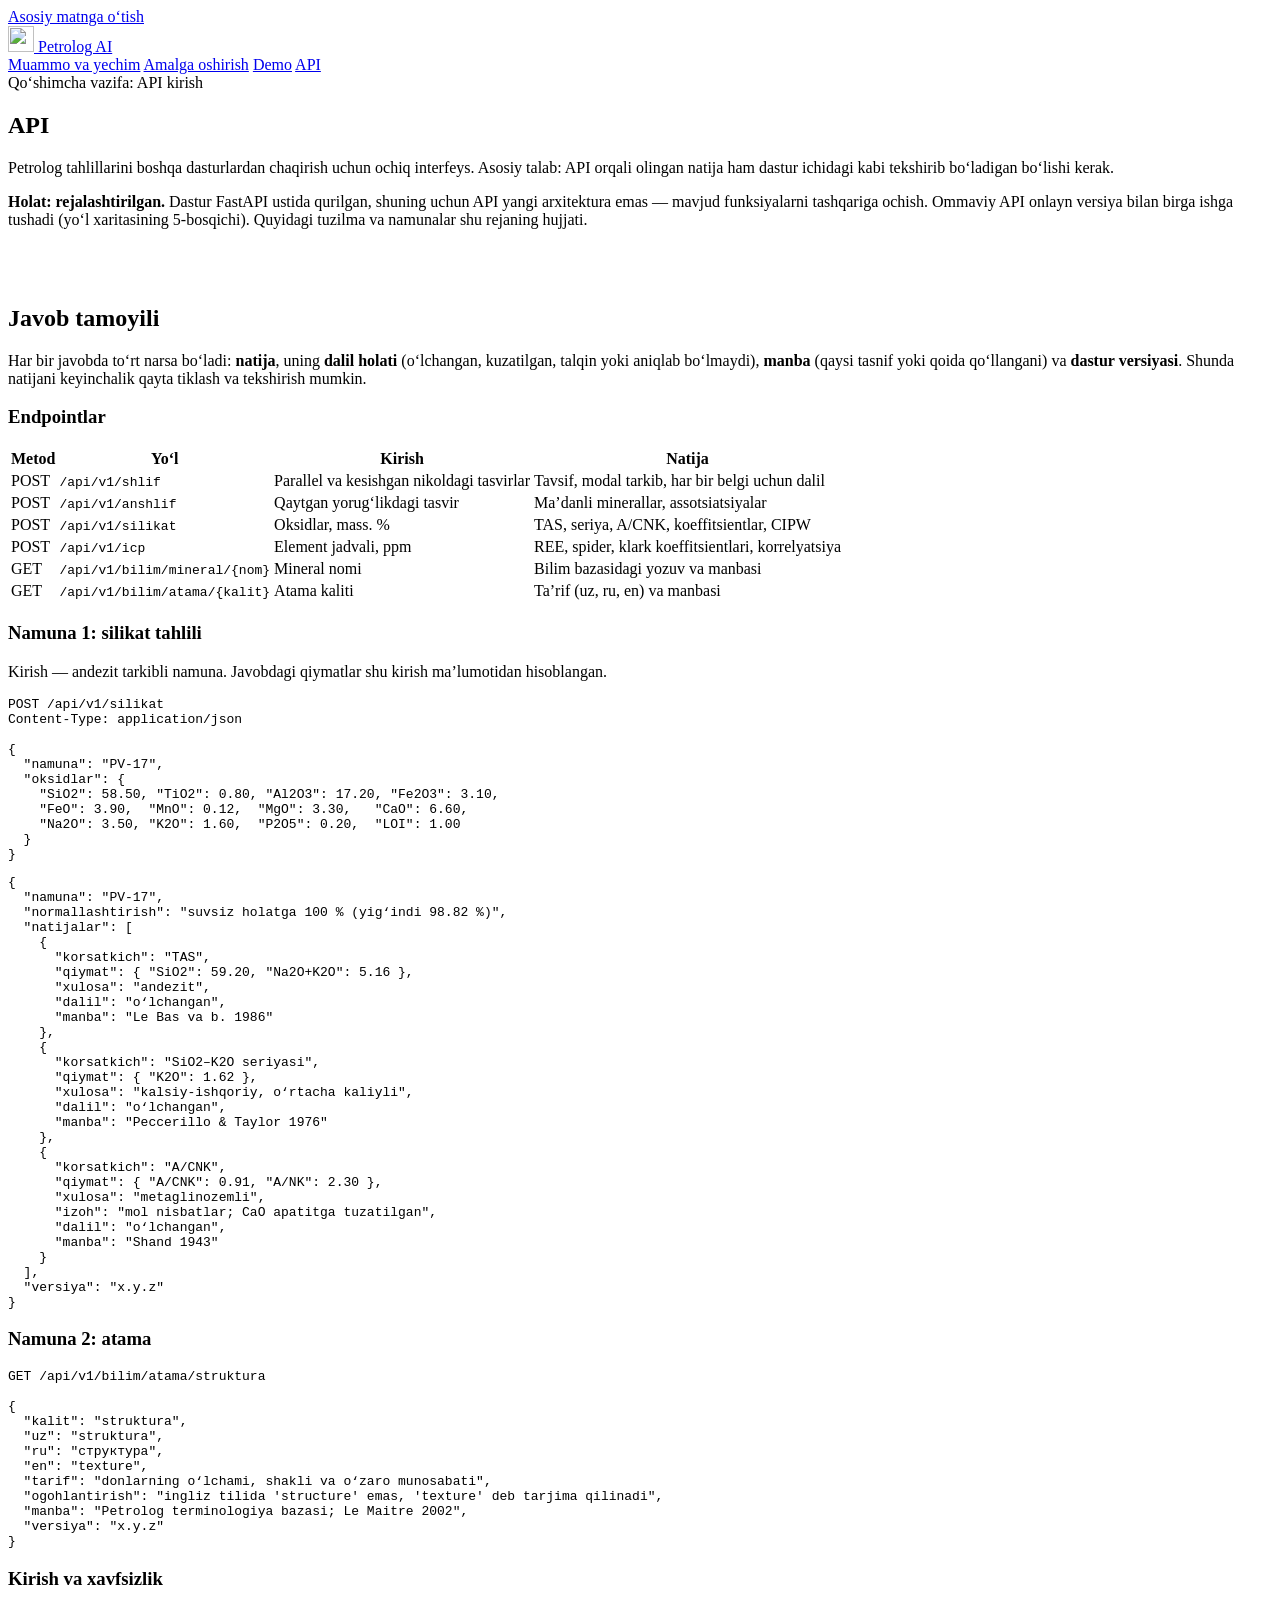
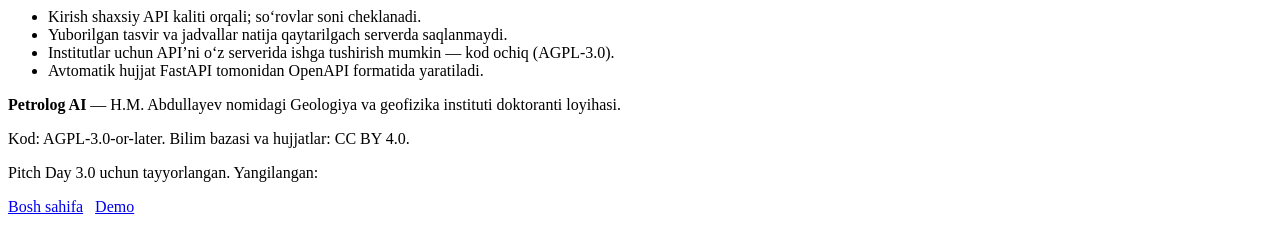
==== index.html @ 044d1cbf "Add files via upload Pitch Day sayti" ====
<!doctype html>
<html lang="uz">
<head>
<meta charset="utf-8">
<meta name="viewport" content="width=device-width, initial-scale=1">
<title>API — Petrolog AI</title>
<meta name="description" content="Petrolog AI API rejasi: endpointlar, javob tuzilishi va namunalar. Har bir javobda natija, dalil holati va manba.">
<meta name="theme-color" content="#18222d">
<link rel="icon" href="../assets/favicon.svg" type="image/svg+xml">
<link rel="preconnect" href="https://fonts.googleapis.com">
<link rel="preconnect" href="https://fonts.gstatic.com" crossorigin>
<link href="https://fonts.googleapis.com/css2?family=Instrument+Sans:wght@400;600;700&family=Spectral:ital,wght@0,400;0,600;1,400&display=swap" rel="stylesheet">
<link rel="stylesheet" href="../assets/style.css">
</head>
<body>
<a class="skip" href="#asosiy">Asosiy matnga o‘tish</a>

<header class="topbar">
  <div class="in">
    <a class="brand" href="../" aria-label="Petrolog AI, bosh sahifa">
      <img src="../assets/favicon.svg" alt="" width="26" height="26"> Petrolog AI
    </a>
    <nav class="nav" aria-label="Bo‘limlar">
      <a href="../#muammo">Muammo va yechim</a>
      <a href="../#reja">Amalga oshirish</a>
      <a href="../demo/">Demo</a>
      <a href="./" aria-current="page">API</a>
    </nav>
  </div>
</header>

<main id="asosiy">
<section class="hero" style="padding-bottom:0">
  <div class="wrap prose">
    <span class="req">Qo‘shimcha vazifa: API kirish</span>
    <h1>API</h1>
    <p class="lead">Petrolog tahlillarini boshqa dasturlardan chaqirish uchun ochiq interfeys. Asosiy talab: API orqali olingan natija ham dastur ichidagi kabi tekshirib bo‘ladigan bo‘lishi kerak.</p>
    <div class="note">
      <p><b>Holat: rejalashtirilgan.</b> Dastur FastAPI ustida qurilgan, shuning uchun API yangi arxitektura emas — mavjud funksiyalarni tashqariga ochish. Ommaviy API onlayn versiya bilan birga ishga tushadi (yo‘l xaritasining 5-bosqichi). Quyidagi tuzilma va namunalar shu rejaning hujjati.</p>
    </div>
  </div>
</section>

<section class="block" style="padding-top:2.5rem">
  <div class="wrap">
    <h2>Javob tamoyili</h2>
    <p class="prose">Har bir javobda to‘rt narsa bo‘ladi: <b>natija</b>, uning <b>dalil holati</b> (o‘lchangan, kuzatilgan, talqin yoki aniqlab bo‘lmaydi), <b>manba</b> (qaysi tasnif yoki qoida qo‘llangani) va <b>dastur versiyasi</b>. Shunda natijani keyinchalik qayta tiklash va tekshirish mumkin.</p>

    <h3>Endpointlar</h3>
    <div class="table-wrap">
      <table>
        <thead><tr><th>Metod</th><th>Yo‘l</th><th>Kirish</th><th>Natija</th></tr></thead>
        <tbody>
          <tr><td><span class="method post">POST</span></td><td><code>/api/v1/shlif</code></td><td>Parallel va kesishgan nikoldagi tasvirlar</td><td>Tavsif, modal tarkib, har bir belgi uchun dalil</td></tr>
          <tr><td><span class="method post">POST</span></td><td><code>/api/v1/anshlif</code></td><td>Qaytgan yorug‘likdagi tasvir</td><td>Ma’danli minerallar, assotsiatsiyalar</td></tr>
          <tr><td><span class="method post">POST</span></td><td><code>/api/v1/silikat</code></td><td>Oksidlar, mass. %</td><td>TAS, seriya, A/CNK, koeffitsientlar, CIPW</td></tr>
          <tr><td><span class="method post">POST</span></td><td><code>/api/v1/icp</code></td><td>Element jadvali, ppm</td><td>REE, spider, klark koeffitsientlari, korrelyatsiya</td></tr>
          <tr><td><span class="method get">GET</span></td><td><code>/api/v1/bilim/mineral/{nom}</code></td><td>Mineral nomi</td><td>Bilim bazasidagi yozuv va manbasi</td></tr>
          <tr><td><span class="method get">GET</span></td><td><code>/api/v1/bilim/atama/{kalit}</code></td><td>Atama kaliti</td><td>Ta’rif (uz, ru, en) va manbasi</td></tr>
        </tbody>
      </table>
    </div>

    <h3>Namuna 1: silikat tahlili</h3>
    <p class="prose">Kirish — andezit tarkibli namuna. Javobdagi qiymatlar shu kirish ma’lumotidan hisoblangan.</p>
<pre><code>POST /api/v1/silikat
Content-Type: application/json

{
  "namuna": "PV-17",
  "oksidlar": {
    "SiO2": 58.50, "TiO2": 0.80, "Al2O3": 17.20, "Fe2O3": 3.10,
    "FeO": 3.90,  "MnO": 0.12,  "MgO": 3.30,   "CaO": 6.60,
    "Na2O": 3.50, "K2O": 1.60,  "P2O5": 0.20,  "LOI": 1.00
  }
}</code></pre>
<pre><code>{
  "namuna": "PV-17",
  "normallashtirish": "suvsiz holatga 100 % (yig‘indi 98.82 %)",
  "natijalar": [
    {
      "korsatkich": "TAS",
      "qiymat": { "SiO2": 59.20, "Na2O+K2O": 5.16 },
      "xulosa": "andezit",
      "dalil": "o‘lchangan",
      "manba": "Le Bas va b. 1986"
    },
    {
      "korsatkich": "SiO2–K2O seriyasi",
      "qiymat": { "K2O": 1.62 },
      "xulosa": "kalsiy-ishqoriy, o‘rtacha kaliyli",
      "dalil": "o‘lchangan",
      "manba": "Peccerillo & Taylor 1976"
    },
    {
      "korsatkich": "A/CNK",
      "qiymat": { "A/CNK": 0.91, "A/NK": 2.30 },
      "xulosa": "metaglinozemli",
      "izoh": "mol nisbatlar; CaO apatitga tuzatilgan",
      "dalil": "o‘lchangan",
      "manba": "Shand 1943"
    }
  ],
  "versiya": "x.y.z"
}</code></pre>

    <h3>Namuna 2: atama</h3>
<pre><code>GET /api/v1/bilim/atama/struktura

{
  "kalit": "struktura",
  "uz": "struktura",
  "ru": "структура",
  "en": "texture",
  "tarif": "donlarning o‘lchami, shakli va o‘zaro munosabati",
  "ogohlantirish": "ingliz tilida 'structure' emas, 'texture' deb tarjima qilinadi",
  "manba": "Petrolog terminologiya bazasi; Le Maitre 2002",
  "versiya": "x.y.z"
}</code></pre>

    <h3>Kirish va xavfsizlik</h3>
    <ul class="plain prose">
      <li>Kirish shaxsiy API kaliti orqali; so‘rovlar soni cheklanadi.</li>
      <li>Yuborilgan tasvir va jadvallar natija qaytarilgach serverda saqlanmaydi.</li>
      <li>Institutlar uchun API’ni o‘z serverida ishga tushirish mumkin — kod ochiq (AGPL-3.0).</li>
      <li>Avtomatik hujjat FastAPI tomonidan OpenAPI formatida yaratiladi.</li>
    </ul>
  </div>
</section>
</main>

<footer class="foot">
  <div class="wrap in">
    <div>
      <p><b>Petrolog AI</b> — H.M. Abdullayev nomidagi Geologiya va geofizika instituti doktoranti loyihasi.</p>
      <p>Kod: AGPL-3.0-or-later. Bilim bazasi va hujjatlar: CC BY 4.0.</p>
    </div>
    <div>
      <p>Pitch Day 3.0 uchun tayyorlangan. Yangilangan: <span data-text="updated"></span></p>
      <p><a href="../">Bosh sahifa</a>&ensp; <a href="../demo/">Demo</a></p>
    </div>
  </div>
</footer>

<script src="../assets/config.js"></script>
<script src="../assets/site.js"></script>
</body>
</html>
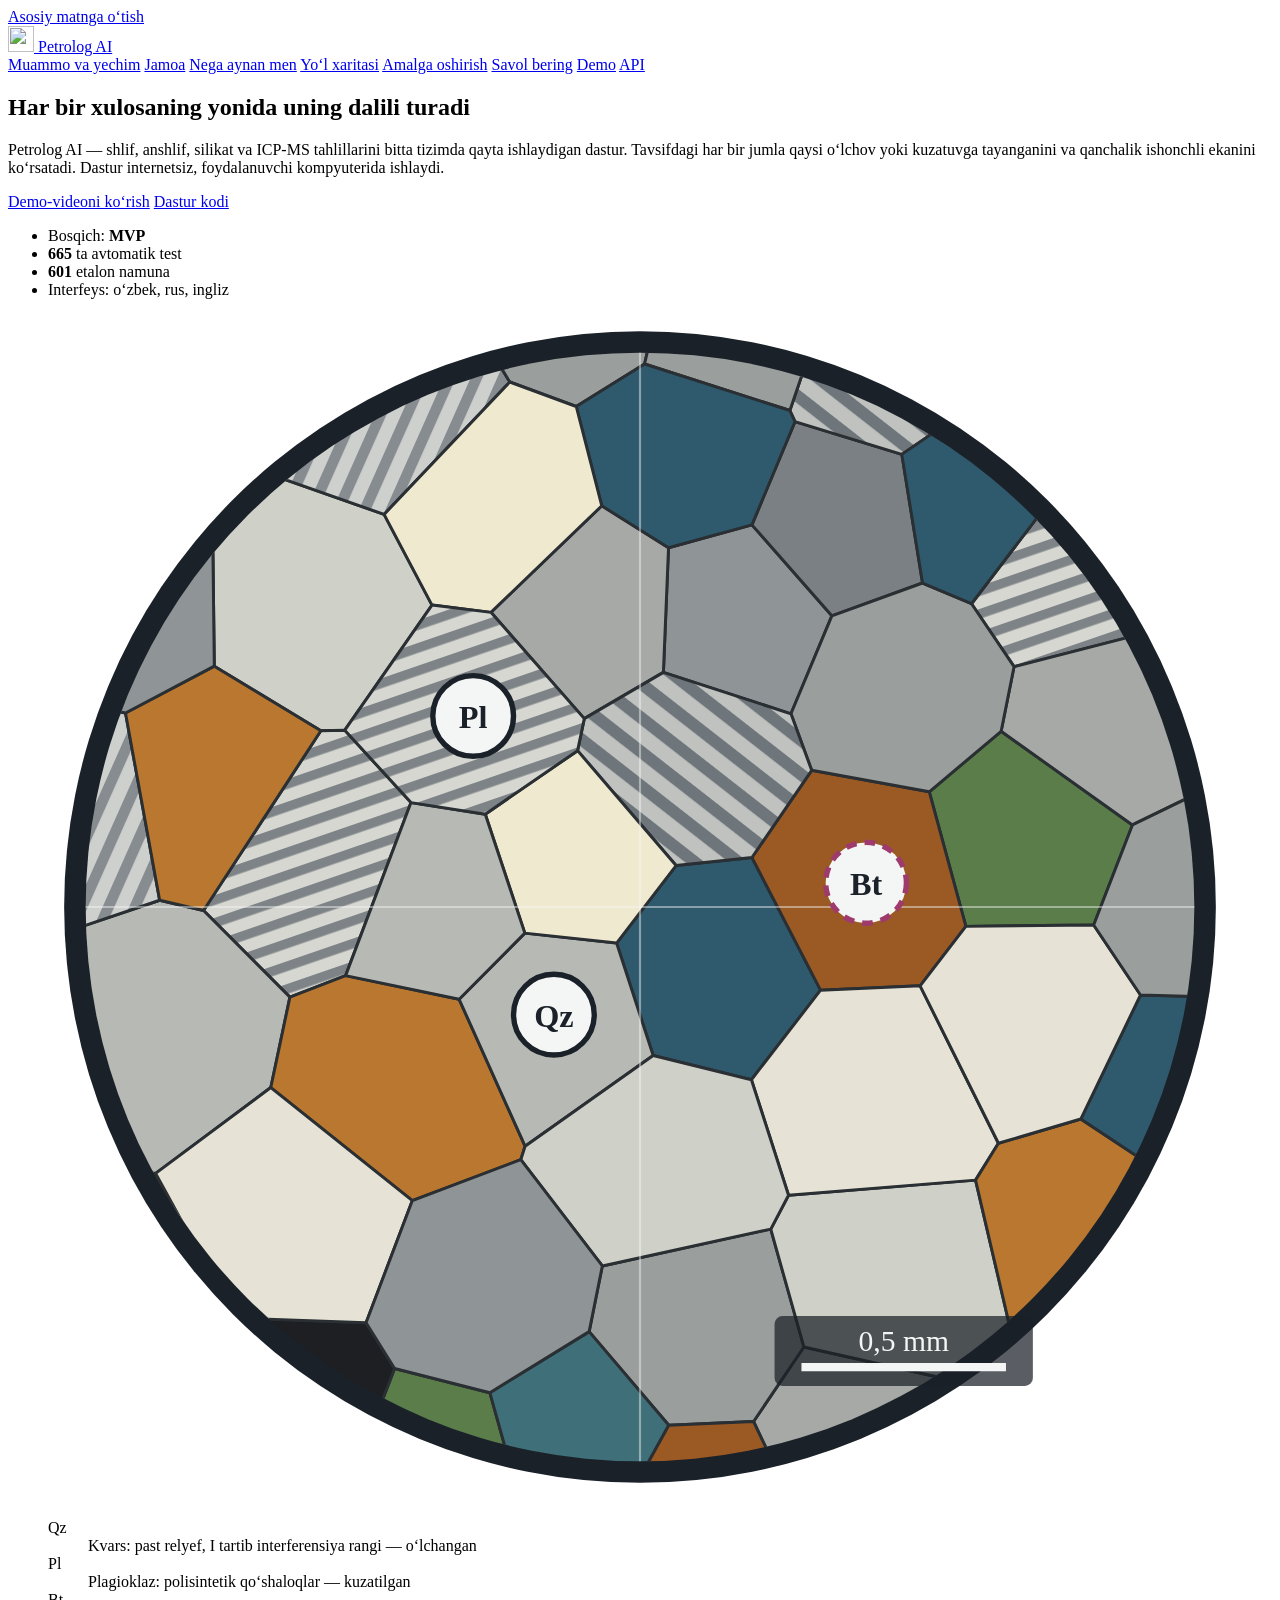
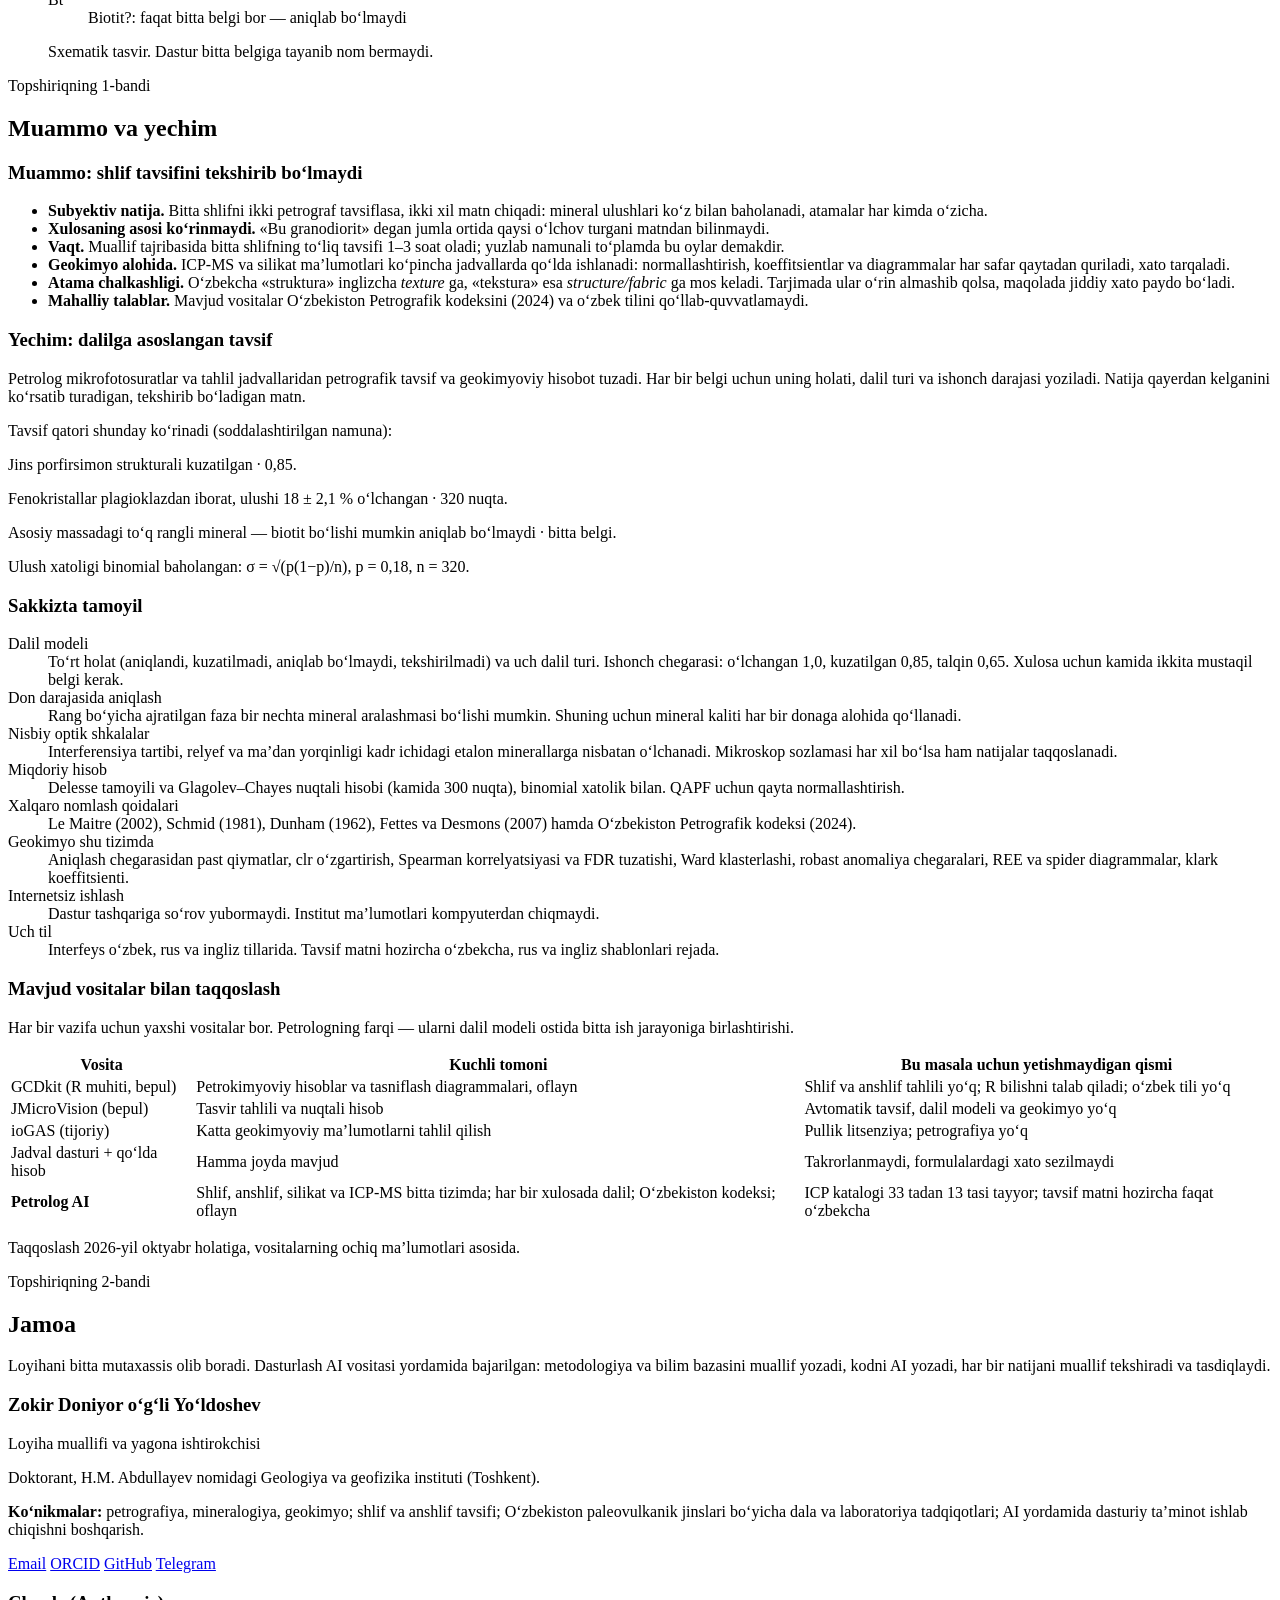
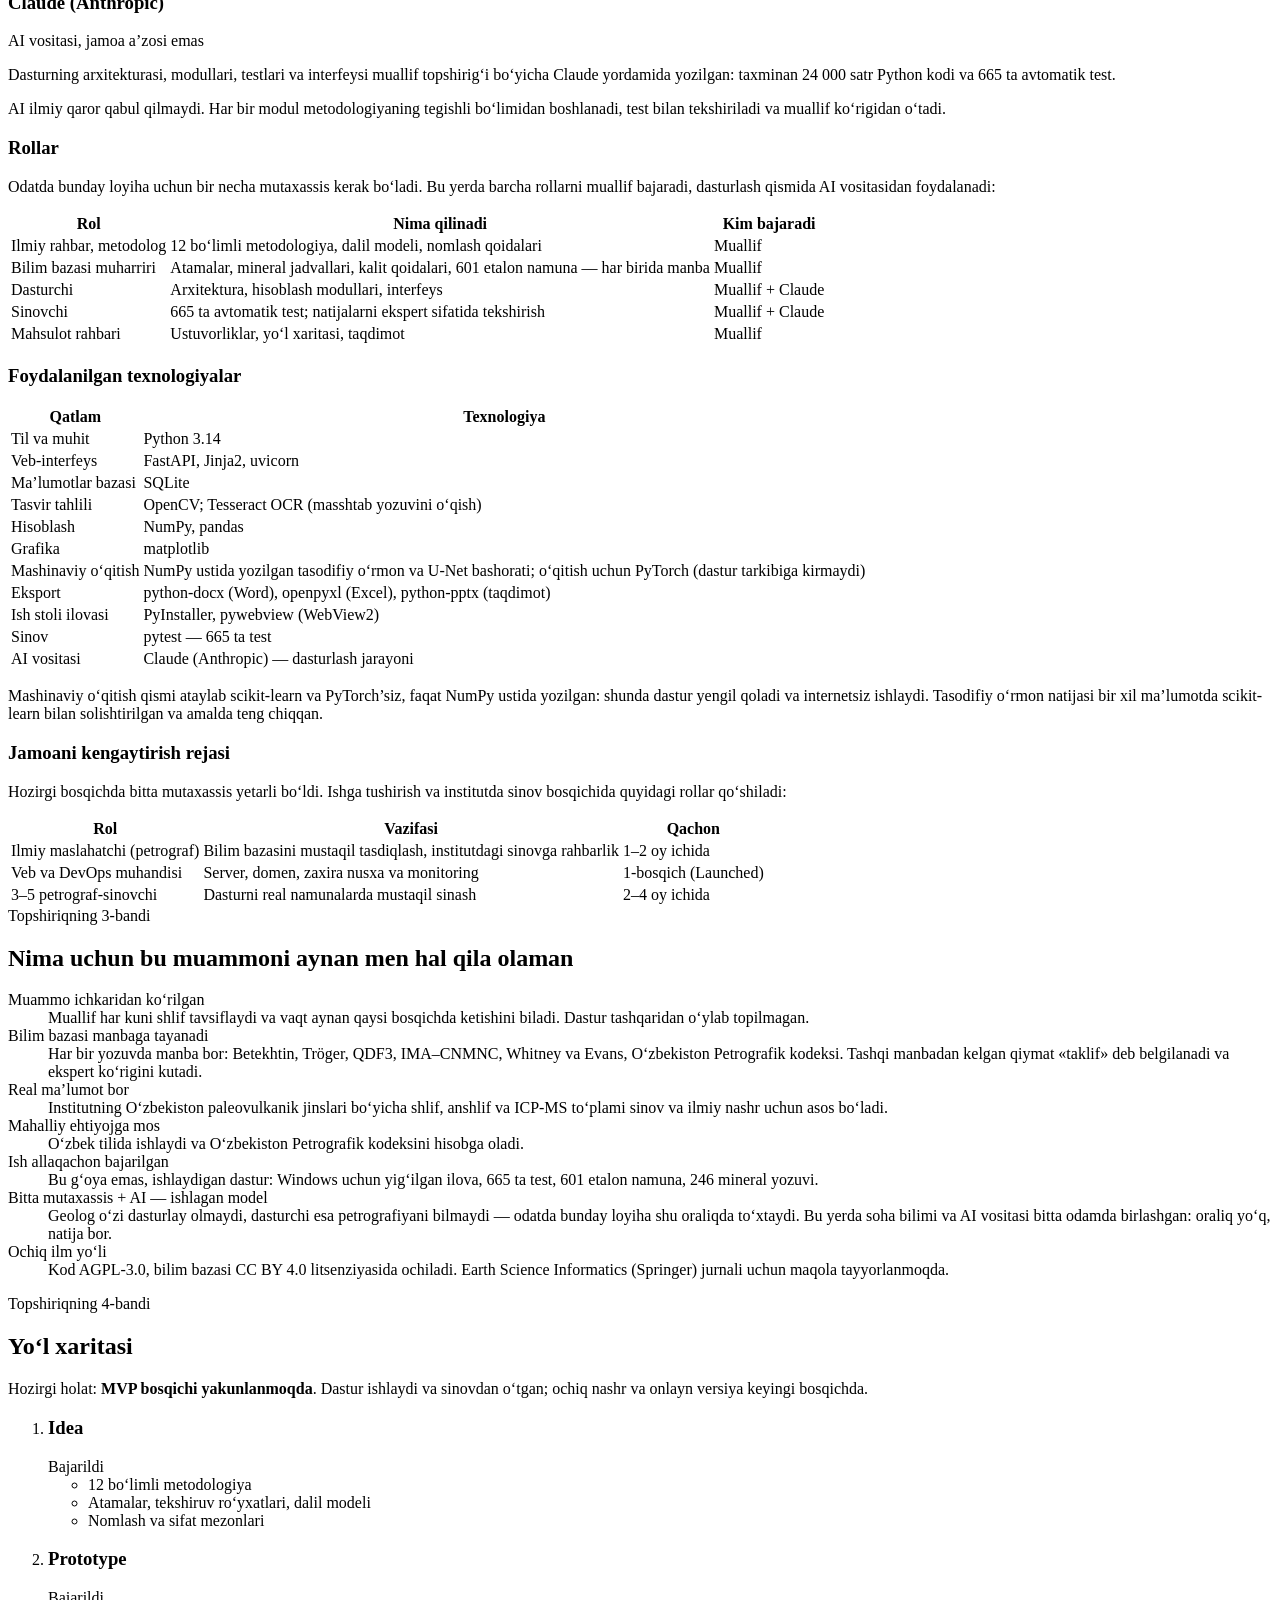
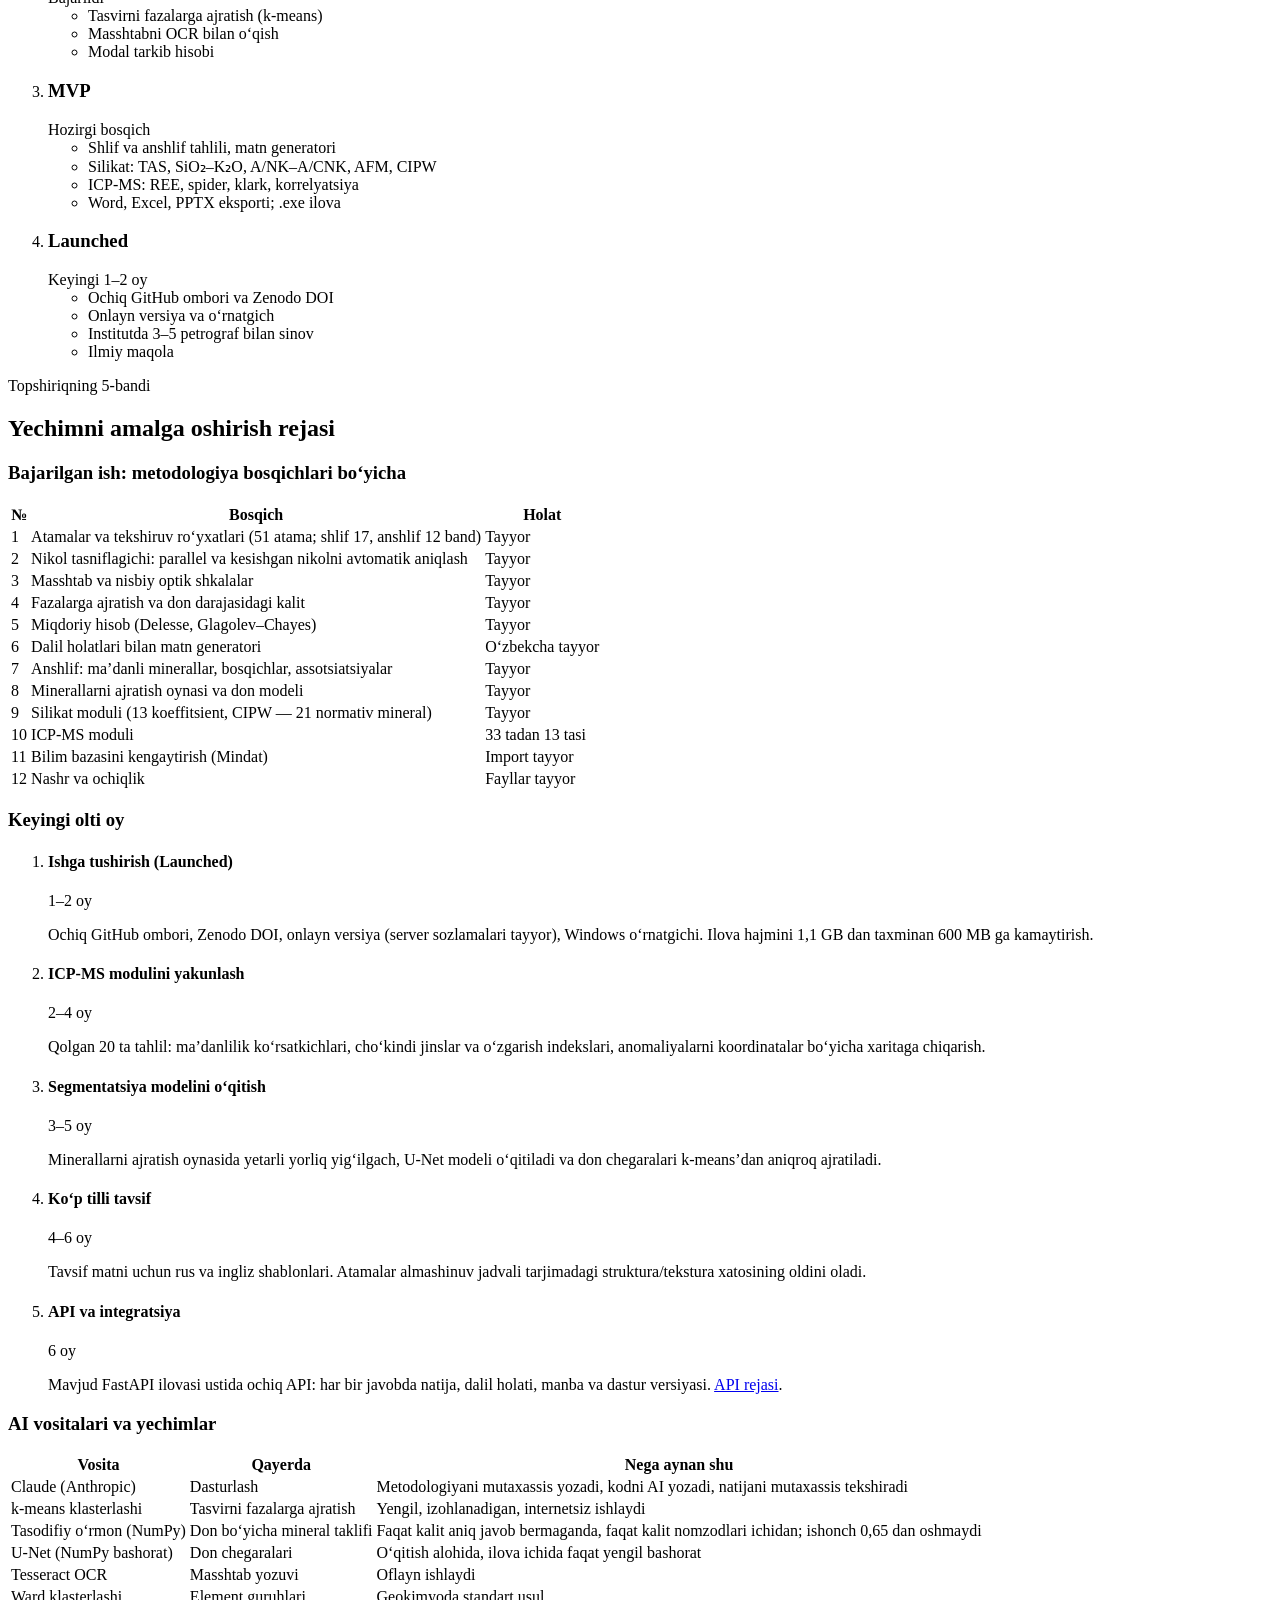
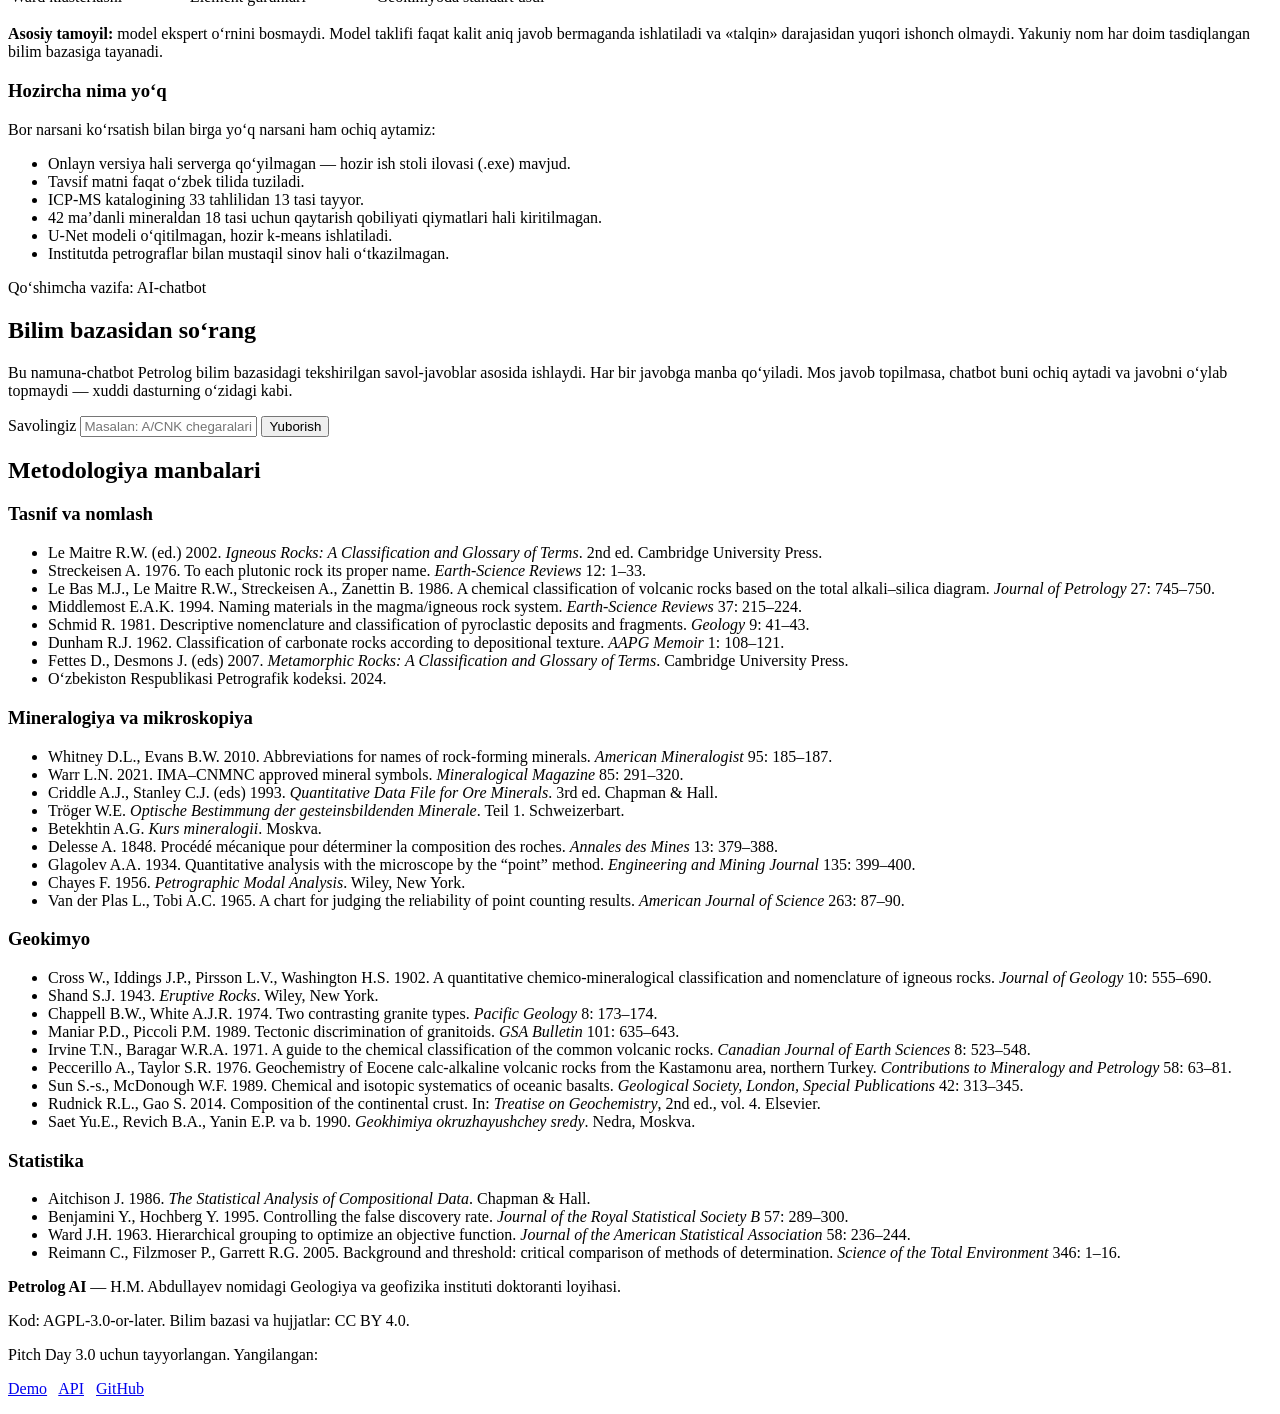
==== commit 17758937: "Rename index (2).html to index.html" ====
--- a/index.html
+++ b/index.html
@@ -3,130 +3,466 @@
 <head>
 <meta charset="utf-8">
 <meta name="viewport" content="width=device-width, initial-scale=1">
-<title>API — Petrolog AI</title>
-<meta name="description" content="Petrolog AI API rejasi: endpointlar, javob tuzilishi va namunalar. Har bir javobda natija, dalil holati va manba.">
+<title>Petrolog AI — tekshirib bo‘ladigan petrografik tavsif</title>
+<meta name="description" content="Petrolog AI shlif, anshlif, silikat va ICP-MS tahlillarini bitta tizimda qayta ishlaydi. Har bir xulosa yonida uning dalili va ishonch darajasi turadi. Internetsiz ishlaydi.">
+<meta property="og:title" content="Petrolog AI — tekshirib bo‘ladigan petrografik tavsif">
+<meta property="og:description" content="Shlif, anshlif va geokimyo bitta tizimda. Har bir xulosa yonida uning dalili. Internetsiz ishlaydi.">
+<meta property="og:type" content="website">
 <meta name="theme-color" content="#18222d">
-<link rel="icon" href="../assets/favicon.svg" type="image/svg+xml">
+<link rel="icon" href="assets/favicon.svg" type="image/svg+xml">
 <link rel="preconnect" href="https://fonts.googleapis.com">
 <link rel="preconnect" href="https://fonts.gstatic.com" crossorigin>
 <link href="https://fonts.googleapis.com/css2?family=Instrument+Sans:wght@400;600;700&family=Spectral:ital,wght@0,400;0,600;1,400&display=swap" rel="stylesheet">
-<link rel="stylesheet" href="../assets/style.css">
+<link rel="stylesheet" href="assets/style.css">
 </head>
 <body>
 <a class="skip" href="#asosiy">Asosiy matnga o‘tish</a>
 
 <header class="topbar">
   <div class="in">
-    <a class="brand" href="../" aria-label="Petrolog AI, bosh sahifa">
-      <img src="../assets/favicon.svg" alt="" width="26" height="26"> Petrolog AI
+    <a class="brand" href="./" aria-label="Petrolog AI, bosh sahifa">
+      <img src="assets/favicon.svg" alt="" width="26" height="26"> Petrolog AI
     </a>
     <nav class="nav" aria-label="Bo‘limlar">
-      <a href="../#muammo">Muammo va yechim</a>
-      <a href="../#reja">Amalga oshirish</a>
-      <a href="../demo/">Demo</a>
-      <a href="./" aria-current="page">API</a>
+      <a href="#muammo">Muammo va yechim</a>
+      <a href="#jamoa">Jamoa</a>
+      <a href="#nega-biz">Nega aynan men</a>
+      <a href="#yol-xaritasi">Yo‘l xaritasi</a>
+      <a href="#reja">Amalga oshirish</a>
+      <a href="#chatbot-blok">Savol bering</a>
+      <a href="demo/">Demo</a>
+      <a href="api/">API</a>
     </nav>
   </div>
 </header>
 
 <main id="asosiy">
-<section class="hero" style="padding-bottom:0">
-  <div class="wrap prose">
-    <span class="req">Qo‘shimcha vazifa: API kirish</span>
-    <h1>API</h1>
-    <p class="lead">Petrolog tahlillarini boshqa dasturlardan chaqirish uchun ochiq interfeys. Asosiy talab: API orqali olingan natija ham dastur ichidagi kabi tekshirib bo‘ladigan bo‘lishi kerak.</p>
-    <div class="note">
-      <p><b>Holat: rejalashtirilgan.</b> Dastur FastAPI ustida qurilgan, shuning uchun API yangi arxitektura emas — mavjud funksiyalarni tashqariga ochish. Ommaviy API onlayn versiya bilan birga ishga tushadi (yo‘l xaritasining 5-bosqichi). Quyidagi tuzilma va namunalar shu rejaning hujjati.</p>
-    </div>
-  </div>
-</section>
-
-<section class="block" style="padding-top:2.5rem">
-  <div class="wrap">
-    <h2>Javob tamoyili</h2>
-    <p class="prose">Har bir javobda to‘rt narsa bo‘ladi: <b>natija</b>, uning <b>dalil holati</b> (o‘lchangan, kuzatilgan, talqin yoki aniqlab bo‘lmaydi), <b>manba</b> (qaysi tasnif yoki qoida qo‘llangani) va <b>dastur versiyasi</b>. Shunda natijani keyinchalik qayta tiklash va tekshirish mumkin.</p>
-
-    <h3>Endpointlar</h3>
-    <div class="table-wrap">
-      <table>
-        <thead><tr><th>Metod</th><th>Yo‘l</th><th>Kirish</th><th>Natija</th></tr></thead>
-        <tbody>
-          <tr><td><span class="method post">POST</span></td><td><code>/api/v1/shlif</code></td><td>Parallel va kesishgan nikoldagi tasvirlar</td><td>Tavsif, modal tarkib, har bir belgi uchun dalil</td></tr>
-          <tr><td><span class="method post">POST</span></td><td><code>/api/v1/anshlif</code></td><td>Qaytgan yorug‘likdagi tasvir</td><td>Ma’danli minerallar, assotsiatsiyalar</td></tr>
-          <tr><td><span class="method post">POST</span></td><td><code>/api/v1/silikat</code></td><td>Oksidlar, mass. %</td><td>TAS, seriya, A/CNK, koeffitsientlar, CIPW</td></tr>
-          <tr><td><span class="method post">POST</span></td><td><code>/api/v1/icp</code></td><td>Element jadvali, ppm</td><td>REE, spider, klark koeffitsientlari, korrelyatsiya</td></tr>
-          <tr><td><span class="method get">GET</span></td><td><code>/api/v1/bilim/mineral/{nom}</code></td><td>Mineral nomi</td><td>Bilim bazasidagi yozuv va manbasi</td></tr>
-          <tr><td><span class="method get">GET</span></td><td><code>/api/v1/bilim/atama/{kalit}</code></td><td>Atama kaliti</td><td>Ta’rif (uz, ru, en) va manbasi</td></tr>
-        </tbody>
-      </table>
-    </div>
-
-    <h3>Namuna 1: silikat tahlili</h3>
-    <p class="prose">Kirish — andezit tarkibli namuna. Javobdagi qiymatlar shu kirish ma’lumotidan hisoblangan.</p>
-<pre><code>POST /api/v1/silikat
-Content-Type: application/json
-
-{
-  "namuna": "PV-17",
-  "oksidlar": {
-    "SiO2": 58.50, "TiO2": 0.80, "Al2O3": 17.20, "Fe2O3": 3.10,
-    "FeO": 3.90,  "MnO": 0.12,  "MgO": 3.30,   "CaO": 6.60,
-    "Na2O": 3.50, "K2O": 1.60,  "P2O5": 0.20,  "LOI": 1.00
-  }
-}</code></pre>
-<pre><code>{
-  "namuna": "PV-17",
-  "normallashtirish": "suvsiz holatga 100 % (yig‘indi 98.82 %)",
-  "natijalar": [
-    {
-      "korsatkich": "TAS",
-      "qiymat": { "SiO2": 59.20, "Na2O+K2O": 5.16 },
-      "xulosa": "andezit",
-      "dalil": "o‘lchangan",
-      "manba": "Le Bas va b. 1986"
-    },
-    {
-      "korsatkich": "SiO2–K2O seriyasi",
-      "qiymat": { "K2O": 1.62 },
-      "xulosa": "kalsiy-ishqoriy, o‘rtacha kaliyli",
-      "dalil": "o‘lchangan",
-      "manba": "Peccerillo & Taylor 1976"
-    },
-    {
-      "korsatkich": "A/CNK",
-      "qiymat": { "A/CNK": 0.91, "A/NK": 2.30 },
-      "xulosa": "metaglinozemli",
-      "izoh": "mol nisbatlar; CaO apatitga tuzatilgan",
-      "dalil": "o‘lchangan",
-      "manba": "Shand 1943"
-    }
-  ],
-  "versiya": "x.y.z"
-}</code></pre>
-
-    <h3>Namuna 2: atama</h3>
-<pre><code>GET /api/v1/bilim/atama/struktura
-
-{
-  "kalit": "struktura",
-  "uz": "struktura",
-  "ru": "структура",
-  "en": "texture",
-  "tarif": "donlarning o‘lchami, shakli va o‘zaro munosabati",
-  "ogohlantirish": "ingliz tilida 'structure' emas, 'texture' deb tarjima qilinadi",
-  "manba": "Petrolog terminologiya bazasi; Le Maitre 2002",
-  "versiya": "x.y.z"
-}</code></pre>
-
-    <h3>Kirish va xavfsizlik</h3>
+
+<!-- ================= BOSH QISM ================= -->
+<section class="hero">
+  <div class="wrap grid">
+    <div>
+      <h1>Har bir xulosaning yonida uning dalili turadi</h1>
+      <p class="lead">Petrolog AI — shlif, anshlif, silikat va ICP-MS tahlillarini bitta tizimda qayta ishlaydigan dastur. Tavsifdagi har bir jumla qaysi o‘lchov yoki kuzatuvga tayanganini va qanchalik ishonchli ekanini ko‘rsatadi. Dastur internetsiz, foydalanuvchi kompyuterida ishlaydi.</p>
+      <div class="actions">
+        <a class="btn primary" href="demo/">Demo-videoni ko‘rish</a>
+        <a class="btn" data-link="repo" href="#">Dastur kodi</a>
+      </div>
+      <ul class="facts">
+        <li>Bosqich: <strong>MVP</strong></li>
+        <li><strong>665</strong> ta avtomatik test</li>
+        <li><strong>601</strong> etalon namuna</li>
+        <li>Interfeys: o‘zbek, rus, ingliz</li>
+      </ul>
+    </div>
+    <div class="scope">
+      <figure>
+        <svg class="eyepiece" viewBox="0 0 440 440" role="img" aria-labelledby="ep-title ep-desc" xmlns="http://www.w3.org/2000/svg">
+<title id="ep-title">Shlifning kesishgan nikoldagi ko‘rinishi</title>
+<desc id="ep-desc">Mikroskop ko‘rish maydonidagi mineral donalari. Uchta dona belgilangan: kvars (Qz), plagioklaz (Pl) va biotit (Bt). Pastda 0,5 mm masshtab chizig‘i.</desc>
+<defs>
+<clipPath id="fov"><circle cx="220" cy="220" r="206"/></clipPath>
+<pattern id="tw0" width="9" height="9" patternUnits="userSpaceOnUse" patternTransform="rotate(24)"><rect width="9" height="9" fill="#cdd0cc"/><rect width="4" height="9" fill="#868c90"/></pattern>
+<pattern id="tw1" width="8" height="8" patternUnits="userSpaceOnUse" patternTransform="rotate(71)"><rect width="8" height="8" fill="#d6d7d1"/><rect width="3.5" height="8" fill="#7d8387"/></pattern>
+<pattern id="tw2" width="10" height="10" patternUnits="userSpaceOnUse" patternTransform="rotate(128)"><rect width="10" height="10" fill="#bfc2bf"/><rect width="4.5" height="10" fill="#6f767b"/></pattern>
+</defs>
+<circle cx="220" cy="220" r="214" fill="#1b2129"/>
+<g clip-path="url(#fov)" stroke="#2a2f33" stroke-width="1.1" stroke-linejoin="round">
+<polygon points="262.2,411.2 283.1,455.4 337.2,441.6 347.2,398.4 280.9,383.5" fill="#a6a9a6"/>
+<polygon points="359.0,130.7 406.5,118.5 411.2,58.2 384.8,52.7 343.2,107.3" fill="url(#tw1)"/>
+<polygon points="178.1,450.1 153.7,477.6 109.3,442.1 128.8,391.5 164.2,400.5" fill="#5a7d4a"/>
+<polygon points="388.6,226.7 341.1,227.2 327.5,177.2 354.2,154.7 403.0,189.5" fill="#5a7d4a"/>
+<polygon points="142.7,107.8 124.9,74.1 82.6,59.2 61.1,71.7 61.8,130.5 101.4,154.5 110.3,154.3" fill="#cfd0c8"/>
+<polygon points="110.6,245.5 89.9,253.5 57.8,221.3 101.4,154.5 110.3,154.3 134.9,181.2" fill="url(#tw1)"/>
+<polygon points="287.1,250.9 261.4,284.2 224.9,275.2 211.3,233.4 233.4,204.6 261.6,201.6" fill="#2f5a6e"/>
+<polygon points="283.8,169.2 261.6,201.6 287.1,250.9 324.1,249.3 341.1,227.2 327.5,177.2" fill="#9b5a24"/>
+<polygon points="230.6,86.5 228.7,132.8 276.1,148.2 291.3,111.8 261.6,78.0" fill="#8f9497"/>
+<polygon points="261.6,78.0 277.6,39.6 317.3,51.8 325.0,99.6 291.3,111.8" fill="#7b8084"/>
+<polygon points="128.8,391.5 109.3,442.1 68.0,453.2 36.5,425.9 69.4,372.7 118.2,374.5" fill="#1d1f22"/>
+<polygon points="206.0,353.4 268.6,339.7 280.9,383.5 262.2,411.2 230.7,412.6 201.1,377.8" fill="#9a9e9c"/>
+<polygon points="268.6,339.7 275.2,327.1 344.7,321.5 360.0,387.0 347.2,398.4 280.9,383.5" fill="#cfd0c8"/>
+<polygon points="89.9,253.5 57.8,221.3 41.5,217.5 5.1,229.8 -3.3,242.8 1.7,302.0 14.5,316.6 40.0,319.0 82.8,287.1" fill="#b7bab4"/>
+<polygon points="201.1,377.8 164.2,400.5 178.1,450.1 211.0,448.3 230.7,412.6" fill="#3f6f78"/>
+<polygon points="152.8,254.3 110.6,245.5 89.9,253.5 82.8,287.1 135.4,329.1 175.7,313.9 177.3,308.9" fill="#b9772f"/>
+<polygon points="28.8,147.9 41.5,217.5 5.1,229.8 -28.8,177.1 1.0,142.4" fill="url(#tw0)"/>
+<polygon points="124.9,74.1 82.6,59.2 90.8,-5.1 154.2,-3.9 171.6,24.9" fill="url(#tw0)"/>
+<polygon points="433.0,174.9 431.9,137.7 406.5,118.5 359.0,130.7 354.2,154.7 403.0,189.5" fill="#a6a9a6"/>
+<polygon points="324.1,249.3 353.2,307.8 344.7,321.5 275.2,327.1 261.4,284.2 287.1,250.9" fill="#e6e3d6"/>
+<polygon points="355.7,25.5 351.1,-33.6 289.8,-6.0 275.7,35.5 277.6,39.6 317.3,51.8" fill="url(#tw2)"/>
+<polygon points="230.6,86.5 205.8,70.9 164.6,110.5 199.3,150.0 228.7,132.8" fill="#a6a9a6"/>
+<polygon points="196.3,34.0 171.6,24.9 154.2,-3.9 206.3,-142.9 236.4,-45.5 221.7,18.2" fill="#9a9e9c"/>
+<polygon points="276.1,148.2 283.8,169.2 327.5,177.2 354.2,154.7 359.0,130.7 343.2,107.3 325.0,99.6 291.3,111.8" fill="#9a9e9c"/>
+<polygon points="383.8,298.8 435.1,332.7 439.9,358.6 420.5,392.7 360.0,387.0 344.7,321.5 353.2,307.8" fill="#b9772f"/>
+<polygon points="36.5,425.9 69.4,372.7 40.0,319.0 14.5,316.6 -18.6,373.4 14.2,426.2" fill="#7c4a22"/>
+<polygon points="221.7,18.2 236.4,-45.5 289.8,-6.0 275.7,35.5" fill="#9a9e9c"/>
+<polygon points="230.6,86.5 205.8,70.9 196.3,34.0 221.7,18.2 275.7,35.5 277.6,39.6 261.6,78.0" fill="#2f5a6e"/>
+<polygon points="406.0,252.7 383.8,298.8 435.1,332.7 462.1,292.7 442.3,253.7" fill="#2f5a6e"/>
+<polygon points="228.7,132.8 199.3,150.0 196.8,161.9 233.4,204.6 261.6,201.6 283.8,169.2 276.1,148.2" fill="url(#tw2)"/>
+<polygon points="205.8,70.9 196.3,34.0 171.6,24.9 124.9,74.1 142.7,107.8 164.6,110.5" fill="#efe9cf"/>
+<polygon points="177.2,229.7 211.3,233.4 224.9,275.2 177.3,308.9 152.8,254.3" fill="#b7bab4"/>
+<polygon points="118.2,374.5 69.4,372.7 40.0,319.0 82.8,287.1 135.4,329.1" fill="#e6e3d6"/>
+<polygon points="177.2,229.7 162.5,185.5 196.8,161.9 233.4,204.6 211.3,233.4" fill="#efe9cf"/>
+<polygon points="473.1,111.2 435.4,47.3 411.2,58.2 406.5,118.5 431.9,137.7" fill="url(#tw0)"/>
+<polygon points="206.0,353.4 175.7,313.9 177.3,308.9 224.9,275.2 261.4,284.2 275.2,327.1 268.6,339.7" fill="#cfd0c8"/>
+<polygon points="177.2,229.7 162.5,185.5 134.9,181.2 110.6,245.5 152.8,254.3" fill="#b7bab4"/>
+<polygon points="206.0,353.4 175.7,313.9 135.4,329.1 118.2,374.5 128.8,391.5 164.2,400.5 201.1,377.8" fill="#8f9497"/>
+<polygon points="388.6,226.7 341.1,227.2 324.1,249.3 353.2,307.8 383.8,298.8 406.0,252.7" fill="#e6e3d6"/>
+<polygon points="343.2,107.3 384.8,52.7 355.7,25.5 317.3,51.8 325.0,99.6" fill="#2f5a6e"/>
+<polygon points="28.8,147.9 61.8,130.5 101.4,154.5 57.8,221.3 41.5,217.5" fill="#b9772f"/>
+<polygon points="28.8,147.9 61.8,130.5 61.1,71.7 11.8,58.4 -20.4,97.7 1.0,142.4" fill="#8f9497"/>
+<polygon points="439.1,178.7 433.0,174.9 403.0,189.5 388.6,226.7 406.0,252.7 442.3,253.7 467.0,222.9" fill="#9a9e9c"/>
+<polygon points="162.5,185.5 134.9,181.2 110.3,154.3 142.7,107.8 164.6,110.5 199.3,150.0 196.8,161.9" fill="url(#tw1)"/>
+<polygon points="230.7,412.6 211.0,448.3 257.3,506.4 283.1,455.4 262.2,411.2" fill="#9b5a24"/>
+</g>
+<g clip-path="url(#fov)" stroke="#f4f6f5" stroke-opacity=".45" stroke-width=".8">
+<line x1="220" y1="10" x2="220" y2="430"/><line x1="10" y1="220" x2="430" y2="220"/>
+</g>
+<g class="scalebar">
+<rect x="270" y="372" width="96" height="26" rx="3" fill="#1b2129" fill-opacity=".72"/>
+<line x1="280" y1="391" x2="356" y2="391" stroke="#f4f6f5" stroke-width="3"/>
+<text x="318" y="385" text-anchor="middle" fill="#f4f6f5" font-size="11">0,5 mm</text>
+</g>
+<g class="marks" font-size="12" font-weight="600" text-anchor="middle">
+<g><circle cx="188" cy="260" r="15" fill="#f4f6f5" stroke="#1b2129" stroke-width="2"/><text x="188" y="264.5" fill="#1b2129">Qz</text></g>
+<g><circle cx="158" cy="149" r="15" fill="#f4f6f5" stroke="#1b2129" stroke-width="2"/><text x="158" y="153.5" fill="#1b2129">Pl</text></g>
+<g><circle cx="304" cy="211" r="15" fill="#f4f6f5" stroke="#9e3a6c" stroke-width="2" stroke-dasharray="4 3"/><text x="304" y="215.5" fill="#1b2129">Bt</text></g>
+</g>
+</svg>
+        <figcaption>
+          <dl>
+            <dt>Qz</dt><dd>Kvars: past relyef, I tartib interferensiya rangi — <span class="ev m">o‘lchangan</span></dd>
+            <dt>Pl</dt><dd>Plagioklaz: polisintetik qo‘shaloqlar — <span class="ev o">kuzatilgan</span></dd>
+            <dt>Bt</dt><dd>Biotit?: faqat bitta belgi bor — <span class="ev n">aniqlab bo‘lmaydi</span></dd>
+          </dl>
+          <p class="small muted" style="margin-top:.6rem">Sxematik tasvir. Dastur bitta belgiga tayanib nom bermaydi.</p>
+        </figcaption>
+      </figure>
+    </div>
+  </div>
+</section>
+
+<!-- ================= 1. MUAMMO → YECHIM ================= -->
+<section class="block" id="muammo">
+  <div class="wrap">
+    <span class="req">Topshiriqning 1-bandi</span>
+    <h2>Muammo va yechim</h2>
+
+    <div class="split">
+      <div>
+        <h3>Muammo: shlif tavsifini tekshirib bo‘lmaydi</h3>
+        <ul class="plain">
+          <li><b>Subyektiv natija.</b> Bitta shlifni ikki petrograf tavsiflasa, ikki xil matn chiqadi: mineral ulushlari ko‘z bilan baholanadi, atamalar har kimda o‘zicha.</li>
+          <li><b>Xulosaning asosi ko‘rinmaydi.</b> «Bu granodiorit» degan jumla ortida qaysi o‘lchov turgani matndan bilinmaydi.</li>
+          <li><b>Vaqt.</b> Muallif tajribasida bitta shlifning to‘liq tavsifi 1–3 soat oladi; yuzlab namunali to‘plamda bu oylar demakdir.</li>
+          <li><b>Geokimyo alohida.</b> ICP-MS va silikat ma’lumotlari ko‘pincha jadvallarda qo‘lda ishlanadi: normallashtirish, koeffitsientlar va diagrammalar har safar qaytadan quriladi, xato tarqaladi.</li>
+          <li><b>Atama chalkashligi.</b> O‘zbekcha «struktura» inglizcha <i>texture</i> ga, «tekstura» esa <i>structure/fabric</i> ga mos keladi. Tarjimada ular o‘rin almashib qolsa, maqolada jiddiy xato paydo bo‘ladi.</li>
+          <li><b>Mahalliy talablar.</b> Mavjud vositalar O‘zbekiston Petrografik kodeksini (2024) va o‘zbek tilini qo‘llab-quvvatlamaydi.</li>
+        </ul>
+      </div>
+      <div>
+        <h3>Yechim: dalilga asoslangan tavsif</h3>
+        <p>Petrolog mikrofotosuratlar va tahlil jadvallaridan petrografik tavsif va geokimyoviy hisobot tuzadi. Har bir belgi uchun uning holati, dalil turi va ishonch darajasi yoziladi. Natija qayerdan kelganini ko‘rsatib turadigan, tekshirib bo‘ladigan matn.</p>
+        <p>Tavsif qatori shunday ko‘rinadi (soddalashtirilgan namuna):</p>
+        <div class="sample" aria-label="Tavsif namunasi">
+          <p>Jins porfirsimon strukturali <span class="ev o">kuzatilgan · 0,85</span>.</p>
+          <p>Fenokristallar plagioklazdan iborat, ulushi 18 ± 2,1 % <span class="ev m">o‘lchangan · 320 nuqta</span>.</p>
+          <p>Asosiy massadagi to‘q rangli mineral — biotit bo‘lishi mumkin <span class="ev n">aniqlab bo‘lmaydi · bitta belgi</span>.</p>
+        </div>
+        <p class="small muted">Ulush xatoligi binomial baholangan: σ = √(p(1−p)/n), p = 0,18, n = 320.</p>
+      </div>
+    </div>
+
+    <h3>Sakkizta tamoyil</h3>
+    <dl class="principles">
+      <div><dt>Dalil modeli</dt><dd>To‘rt holat (aniqlandi, kuzatilmadi, aniqlab bo‘lmaydi, tekshirilmadi) va uch dalil turi. Ishonch chegarasi: o‘lchangan 1,0, kuzatilgan 0,85, talqin 0,65. Xulosa uchun kamida ikkita mustaqil belgi kerak.</dd></div>
+      <div><dt>Don darajasida aniqlash</dt><dd>Rang bo‘yicha ajratilgan faza bir nechta mineral aralashmasi bo‘lishi mumkin. Shuning uchun mineral kaliti har bir donaga alohida qo‘llanadi.</dd></div>
+      <div><dt>Nisbiy optik shkalalar</dt><dd>Interferensiya tartibi, relyef va ma’dan yorqinligi kadr ichidagi etalon minerallarga nisbatan o‘lchanadi. Mikroskop sozlamasi har xil bo‘lsa ham natijalar taqqoslanadi.</dd></div>
+      <div><dt>Miqdoriy hisob</dt><dd>Delesse tamoyili va Glagolev–Chayes nuqtali hisobi (kamida 300 nuqta), binomial xatolik bilan. QAPF uchun qayta normallashtirish.</dd></div>
+      <div><dt>Xalqaro nomlash qoidalari</dt><dd>Le Maitre (2002), Schmid (1981), Dunham (1962), Fettes va Desmons (2007) hamda O‘zbekiston Petrografik kodeksi (2024).</dd></div>
+      <div><dt>Geokimyo shu tizimda</dt><dd>Aniqlash chegarasidan past qiymatlar, clr o‘zgartirish, Spearman korrelyatsiyasi va FDR tuzatishi, Ward klasterlashi, robast anomaliya chegaralari, REE va spider diagrammalar, klark koeffitsienti.</dd></div>
+      <div><dt>Internetsiz ishlash</dt><dd>Dastur tashqariga so‘rov yubormaydi. Institut ma’lumotlari kompyuterdan chiqmaydi.</dd></div>
+      <div><dt>Uch til</dt><dd>Interfeys o‘zbek, rus va ingliz tillarida. Tavsif matni hozircha o‘zbekcha, rus va ingliz shablonlari rejada.</dd></div>
+    </dl>
+
+    <h3>Mavjud vositalar bilan taqqoslash</h3>
+    <p class="prose">Har bir vazifa uchun yaxshi vositalar bor. Petrologning farqi — ularni dalil modeli ostida bitta ish jarayoniga birlashtirishi.</p>
+    <div class="table-wrap">
+      <table>
+        <thead><tr><th>Vosita</th><th>Kuchli tomoni</th><th>Bu masala uchun yetishmaydigan qismi</th></tr></thead>
+        <tbody>
+          <tr><td>GCDkit (R muhiti, bepul)</td><td>Petrokimyoviy hisoblar va tasniflash diagrammalari, oflayn</td><td>Shlif va anshlif tahlili yo‘q; R bilishni talab qiladi; o‘zbek tili yo‘q</td></tr>
+          <tr><td>JMicroVision (bepul)</td><td>Tasvir tahlili va nuqtali hisob</td><td>Avtomatik tavsif, dalil modeli va geokimyo yo‘q</td></tr>
+          <tr><td>ioGAS (tijoriy)</td><td>Katta geokimyoviy ma’lumotlarni tahlil qilish</td><td>Pullik litsenziya; petrografiya yo‘q</td></tr>
+          <tr><td>Jadval dasturi + qo‘lda hisob</td><td>Hamma joyda mavjud</td><td>Takrorlanmaydi, formulalardagi xato sezilmaydi</td></tr>
+          <tr class="ours"><td><b>Petrolog AI</b></td><td>Shlif, anshlif, silikat va ICP-MS bitta tizimda; har bir xulosada dalil; O‘zbekiston kodeksi; oflayn</td><td>ICP katalogi 33 tadan 13 tasi tayyor; tavsif matni hozircha faqat o‘zbekcha</td></tr>
+        </tbody>
+      </table>
+    </div>
+    <p class="small muted">Taqqoslash 2026-yil oktyabr holatiga, vositalarning ochiq ma’lumotlari asosida.</p>
+  </div>
+</section>
+
+<!-- ================= 2. JAMOA ================= -->
+<section class="block" id="jamoa">
+  <div class="wrap">
+    <span class="req">Topshiriqning 2-bandi</span>
+    <h2>Jamoa</h2>
+    <p class="prose">Loyihani bitta mutaxassis olib boradi. Dasturlash AI vositasi yordamida bajarilgan: metodologiya va bilim bazasini muallif yozadi, kodni AI yozadi, har bir natijani muallif tekshiradi va tasdiqlaydi.</p>
+
+    <div class="people">
+      <article class="person">
+        <h3>Zokir Doniyor o‘g‘li Yo‘ldoshev</h3>
+        <div class="role">Loyiha muallifi va yagona ishtirokchisi</div>
+        <p>Doktorant, H.M. Abdullayev nomidagi Geologiya va geofizika instituti (Toshkent).</p>
+        <p><b>Ko‘nikmalar:</b> petrografiya, mineralogiya, geokimyo; shlif va anshlif tavsifi; O‘zbekiston paleovulkanik jinslari bo‘yicha dala va laboratoriya tadqiqotlari; AI yordamida dasturiy ta’minot ishlab chiqishni boshqarish.</p>
+        <div class="links">
+          <a data-link="email" href="#">Email</a>
+          <a data-link="orcid" href="#">ORCID</a>
+          <a data-link="github" href="#">GitHub</a>
+          <a data-link="telegram" href="#">Telegram</a>
+        </div>
+      </article>
+      <aside class="person tool">
+        <h3>Claude (Anthropic)</h3>
+        <div class="role">AI vositasi, jamoa a’zosi emas</div>
+        <p>Dasturning arxitekturasi, modullari, testlari va interfeysi muallif topshirig‘i bo‘yicha Claude yordamida yozilgan: taxminan 24 000 satr Python kodi va 665 ta avtomatik test.</p>
+        <p>AI ilmiy qaror qabul qilmaydi. Har bir modul metodologiyaning tegishli bo‘limidan boshlanadi, test bilan tekshiriladi va muallif ko‘rigidan o‘tadi.</p>
+      </aside>
+    </div>
+
+    <h3>Rollar</h3>
+    <p class="prose">Odatda bunday loyiha uchun bir necha mutaxassis kerak bo‘ladi. Bu yerda barcha rollarni muallif bajaradi, dasturlash qismida AI vositasidan foydalanadi:</p>
+    <div class="table-wrap">
+      <table>
+        <thead><tr><th>Rol</th><th>Nima qilinadi</th><th>Kim bajaradi</th></tr></thead>
+        <tbody>
+          <tr><td>Ilmiy rahbar, metodolog</td><td>12 bo‘limli metodologiya, dalil modeli, nomlash qoidalari</td><td>Muallif</td></tr>
+          <tr><td>Bilim bazasi muharriri</td><td>Atamalar, mineral jadvallari, kalit qoidalari, 601 etalon namuna — har birida manba</td><td>Muallif</td></tr>
+          <tr><td>Dasturchi</td><td>Arxitektura, hisoblash modullari, interfeys</td><td>Muallif + Claude</td></tr>
+          <tr><td>Sinovchi</td><td>665 ta avtomatik test; natijalarni ekspert sifatida tekshirish</td><td>Muallif + Claude</td></tr>
+          <tr><td>Mahsulot rahbari</td><td>Ustuvorliklar, yo‘l xaritasi, taqdimot</td><td>Muallif</td></tr>
+        </tbody>
+      </table>
+    </div>
+
+    <h3>Foydalanilgan texnologiyalar</h3>
+    <div class="table-wrap">
+      <table>
+        <thead><tr><th>Qatlam</th><th>Texnologiya</th></tr></thead>
+        <tbody>
+          <tr><td>Til va muhit</td><td>Python 3.14</td></tr>
+          <tr><td>Veb-interfeys</td><td>FastAPI, Jinja2, uvicorn</td></tr>
+          <tr><td>Ma’lumotlar bazasi</td><td>SQLite</td></tr>
+          <tr><td>Tasvir tahlili</td><td>OpenCV; Tesseract OCR (masshtab yozuvini o‘qish)</td></tr>
+          <tr><td>Hisoblash</td><td>NumPy, pandas</td></tr>
+          <tr><td>Grafika</td><td>matplotlib</td></tr>
+          <tr><td>Mashinaviy o‘qitish</td><td>NumPy ustida yozilgan tasodifiy o‘rmon va U-Net bashorati; o‘qitish uchun PyTorch (dastur tarkibiga kirmaydi)</td></tr>
+          <tr><td>Eksport</td><td>python-docx (Word), openpyxl (Excel), python-pptx (taqdimot)</td></tr>
+          <tr><td>Ish stoli ilovasi</td><td>PyInstaller, pywebview (WebView2)</td></tr>
+          <tr><td>Sinov</td><td>pytest — 665 ta test</td></tr>
+          <tr><td>AI vositasi</td><td>Claude (Anthropic) — dasturlash jarayoni</td></tr>
+        </tbody>
+      </table>
+    </div>
+    <p class="note prose">Mashinaviy o‘qitish qismi ataylab scikit-learn va PyTorch’siz, faqat NumPy ustida yozilgan: shunda dastur yengil qoladi va internetsiz ishlaydi. Tasodifiy o‘rmon natijasi bir xil ma’lumotda scikit-learn bilan solishtirilgan va amalda teng chiqqan.</p>
+
+    <h3>Jamoani kengaytirish rejasi</h3>
+    <p class="prose">Hozirgi bosqichda bitta mutaxassis yetarli bo‘ldi. Ishga tushirish va institutda sinov bosqichida quyidagi rollar qo‘shiladi:</p>
+    <div class="table-wrap">
+      <table>
+        <thead><tr><th>Rol</th><th>Vazifasi</th><th>Qachon</th></tr></thead>
+        <tbody>
+          <tr><td>Ilmiy maslahatchi (petrograf)</td><td>Bilim bazasini mustaqil tasdiqlash, institutdagi sinovga rahbarlik</td><td>1–2 oy ichida</td></tr>
+          <tr><td>Veb va DevOps muhandisi</td><td>Server, domen, zaxira nusxa va monitoring</td><td>1-bosqich (Launched)</td></tr>
+          <tr><td>3–5 petrograf-sinovchi</td><td>Dasturni real namunalarda mustaqil sinash</td><td>2–4 oy ichida</td></tr>
+        </tbody>
+      </table>
+    </div>
+  </div>
+</section>
+
+<!-- ================= 3. NEGA BIZ ================= -->
+<section class="block" id="nega-biz">
+  <div class="wrap">
+    <span class="req">Topshiriqning 3-bandi</span>
+    <h2>Nima uchun bu muammoni aynan men hal qila olaman</h2>
+    <dl class="principles">
+      <div><dt>Muammo ichkaridan ko‘rilgan</dt><dd>Muallif har kuni shlif tavsiflaydi va vaqt aynan qaysi bosqichda ketishini biladi. Dastur tashqaridan o‘ylab topilmagan.</dd></div>
+      <div><dt>Bilim bazasi manbaga tayanadi</dt><dd>Har bir yozuvda manba bor: Betekhtin, Tröger, QDF3, IMA–CNMNC, Whitney va Evans, O‘zbekiston Petrografik kodeksi. Tashqi manbadan kelgan qiymat «taklif» deb belgilanadi va ekspert ko‘rigini kutadi.</dd></div>
+      <div><dt>Real ma’lumot bor</dt><dd>Institutning O‘zbekiston paleovulkanik jinslari bo‘yicha shlif, anshlif va ICP-MS to‘plami sinov va ilmiy nashr uchun asos bo‘ladi.</dd></div>
+      <div><dt>Mahalliy ehtiyojga mos</dt><dd>O‘zbek tilida ishlaydi va O‘zbekiston Petrografik kodeksini hisobga oladi.</dd></div>
+      <div><dt>Ish allaqachon bajarilgan</dt><dd>Bu g‘oya emas, ishlaydigan dastur: Windows uchun yig‘ilgan ilova, 665 ta test, 601 etalon namuna, 246 mineral yozuvi.</dd></div>
+      <div><dt>Bitta mutaxassis + AI — ishlagan model</dt><dd>Geolog o‘zi dasturlay olmaydi, dasturchi esa petrografiyani bilmaydi — odatda bunday loyiha shu oraliqda to‘xtaydi. Bu yerda soha bilimi va AI vositasi bitta odamda birlashgan: oraliq yo‘q, natija bor.</dd></div>
+      <div><dt>Ochiq ilm yo‘li</dt><dd>Kod AGPL-3.0, bilim bazasi CC BY 4.0 litsenziyasida ochiladi. Earth Science Informatics (Springer) jurnali uchun maqola tayyorlanmoqda.</dd></div>
+    </dl>
+  </div>
+</section>
+
+<!-- ================= 4. YO‘L XARITASI ================= -->
+<section class="block" id="yol-xaritasi">
+  <div class="wrap">
+    <span class="req">Topshiriqning 4-bandi</span>
+    <h2>Yo‘l xaritasi</h2>
+    <p class="prose">Hozirgi holat: <b>MVP bosqichi yakunlanmoqda</b>. Dastur ishlaydi va sinovdan o‘tgan; ochiq nashr va onlayn versiya keyingi bosqichda.</p>
+    <ol class="road">
+      <li class="done">
+        <span class="dot" aria-hidden="true"></span>
+        <h3>Idea</h3><span class="state">Bajarildi</span>
+        <ul><li>12 bo‘limli metodologiya</li><li>Atamalar, tekshiruv ro‘yxatlari, dalil modeli</li><li>Nomlash va sifat mezonlari</li></ul>
+      </li>
+      <li class="done">
+        <span class="dot" aria-hidden="true"></span>
+        <h3>Prototype</h3><span class="state">Bajarildi</span>
+        <ul><li>Tasvirni fazalarga ajratish (k-means)</li><li>Masshtabni OCR bilan o‘qish</li><li>Modal tarkib hisobi</li></ul>
+      </li>
+      <li class="now">
+        <span class="dot" aria-hidden="true"></span>
+        <h3>MVP</h3><span class="state">Hozirgi bosqich</span>
+        <ul><li>Shlif va anshlif tahlili, matn generatori</li><li>Silikat: TAS, SiO₂–K₂O, A/NK–A/CNK, AFM, CIPW</li><li>ICP-MS: REE, spider, klark, korrelyatsiya</li><li>Word, Excel, PPTX eksporti; .exe ilova</li></ul>
+      </li>
+      <li class="next">
+        <span class="dot" aria-hidden="true"></span>
+        <h3>Launched</h3><span class="state">Keyingi 1–2 oy</span>
+        <ul><li>Ochiq GitHub ombori va Zenodo DOI</li><li>Onlayn versiya va o‘rnatgich</li><li>Institutda 3–5 petrograf bilan sinov</li><li>Ilmiy maqola</li></ul>
+      </li>
+    </ol>
+  </div>
+</section>
+
+<!-- ================= 5. AMALGA OSHIRISH REJASI ================= -->
+<section class="block" id="reja">
+  <div class="wrap">
+    <span class="req">Topshiriqning 5-bandi</span>
+    <h2>Yechimni amalga oshirish rejasi</h2>
+
+    <h3>Bajarilgan ish: metodologiya bosqichlari bo‘yicha</h3>
+    <div class="table-wrap">
+      <table>
+        <thead><tr><th>№</th><th>Bosqich</th><th>Holat</th></tr></thead>
+        <tbody>
+          <tr><td>1</td><td>Atamalar va tekshiruv ro‘yxatlari (51 atama; shlif 17, anshlif 12 band)</td><td class="st ok">Tayyor</td></tr>
+          <tr><td>2</td><td>Nikol tasniflagichi: parallel va kesishgan nikolni avtomatik aniqlash</td><td class="st ok">Tayyor</td></tr>
+          <tr><td>3</td><td>Masshtab va nisbiy optik shkalalar</td><td class="st ok">Tayyor</td></tr>
+          <tr><td>4</td><td>Fazalarga ajratish va don darajasidagi kalit</td><td class="st ok">Tayyor</td></tr>
+          <tr><td>5</td><td>Miqdoriy hisob (Delesse, Glagolev–Chayes)</td><td class="st ok">Tayyor</td></tr>
+          <tr><td>6</td><td>Dalil holatlari bilan matn generatori</td><td class="st part">O‘zbekcha tayyor</td></tr>
+          <tr><td>7</td><td>Anshlif: ma’danli minerallar, bosqichlar, assotsiatsiyalar</td><td class="st ok">Tayyor</td></tr>
+          <tr><td>8</td><td>Minerallarni ajratish oynasi va don modeli</td><td class="st ok">Tayyor</td></tr>
+          <tr><td>9</td><td>Silikat moduli (13 koeffitsient, CIPW — 21 normativ mineral)</td><td class="st ok">Tayyor</td></tr>
+          <tr><td>10</td><td>ICP-MS moduli</td><td class="st part">33 tadan 13 tasi</td></tr>
+          <tr><td>11</td><td>Bilim bazasini kengaytirish (Mindat)</td><td class="st part">Import tayyor</td></tr>
+          <tr><td>12</td><td>Nashr va ochiqlik</td><td class="st part">Fayllar tayyor</td></tr>
+        </tbody>
+      </table>
+    </div>
+
+    <h3>Keyingi olti oy</h3>
+    <ol class="phases">
+      <li><h4>Ishga tushirish (Launched)</h4><span class="when">1–2 oy</span><p>Ochiq GitHub ombori, Zenodo DOI, onlayn versiya (server sozlamalari tayyor), Windows o‘rnatgichi. Ilova hajmini 1,1 GB dan taxminan 600 MB ga kamaytirish.</p></li>
+      <li><h4>ICP-MS modulini yakunlash</h4><span class="when">2–4 oy</span><p>Qolgan 20 ta tahlil: ma’danlilik ko‘rsatkichlari, cho‘kindi jinslar va o‘zgarish indekslari, anomaliyalarni koordinatalar bo‘yicha xaritaga chiqarish.</p></li>
+      <li><h4>Segmentatsiya modelini o‘qitish</h4><span class="when">3–5 oy</span><p>Minerallarni ajratish oynasida yetarli yorliq yig‘ilgach, U-Net modeli o‘qitiladi va don chegaralari k-means’dan aniqroq ajratiladi.</p></li>
+      <li><h4>Ko‘p tilli tavsif</h4><span class="when">4–6 oy</span><p>Tavsif matni uchun rus va ingliz shablonlari. Atamalar almashinuv jadvali tarjimadagi struktura/tekstura xatosining oldini oladi.</p></li>
+      <li><h4>API va integratsiya</h4><span class="when">6 oy</span><p>Mavjud FastAPI ilovasi ustida ochiq API: har bir javobda natija, dalil holati, manba va dastur versiyasi. <a href="api/">API rejasi</a>.</p></li>
+    </ol>
+
+    <h3>AI vositalari va yechimlar</h3>
+    <div class="table-wrap">
+      <table>
+        <thead><tr><th>Vosita</th><th>Qayerda</th><th>Nega aynan shu</th></tr></thead>
+        <tbody>
+          <tr><td>Claude (Anthropic)</td><td>Dasturlash</td><td>Metodologiyani mutaxassis yozadi, kodni AI yozadi, natijani mutaxassis tekshiradi</td></tr>
+          <tr><td>k-means klasterlashi</td><td>Tasvirni fazalarga ajratish</td><td>Yengil, izohlanadigan, internetsiz ishlaydi</td></tr>
+          <tr><td>Tasodifiy o‘rmon (NumPy)</td><td>Don bo‘yicha mineral taklifi</td><td>Faqat kalit aniq javob bermaganda, faqat kalit nomzodlari ichidan; ishonch 0,65 dan oshmaydi</td></tr>
+          <tr><td>U-Net (NumPy bashorat)</td><td>Don chegaralari</td><td>O‘qitish alohida, ilova ichida faqat yengil bashorat</td></tr>
+          <tr><td>Tesseract OCR</td><td>Masshtab yozuvi</td><td>Oflayn ishlaydi</td></tr>
+          <tr><td>Ward klasterlashi</td><td>Element guruhlari</td><td>Geokimyoda standart usul</td></tr>
+        </tbody>
+      </table>
+    </div>
+    <p class="note prose"><b>Asosiy tamoyil:</b> model ekspert o‘rnini bosmaydi. Model taklifi faqat kalit aniq javob bermaganda ishlatiladi va «talqin» darajasidan yuqori ishonch olmaydi. Yakuniy nom har doim tasdiqlangan bilim bazasiga tayanadi.</p>
+
+    <h3>Hozircha nima yo‘q</h3>
+    <p class="prose">Bor narsani ko‘rsatish bilan birga yo‘q narsani ham ochiq aytamiz:</p>
     <ul class="plain prose">
-      <li>Kirish shaxsiy API kaliti orqali; so‘rovlar soni cheklanadi.</li>
-      <li>Yuborilgan tasvir va jadvallar natija qaytarilgach serverda saqlanmaydi.</li>
-      <li>Institutlar uchun API’ni o‘z serverida ishga tushirish mumkin — kod ochiq (AGPL-3.0).</li>
-      <li>Avtomatik hujjat FastAPI tomonidan OpenAPI formatida yaratiladi.</li>
+      <li>Onlayn versiya hali serverga qo‘yilmagan — hozir ish stoli ilovasi (.exe) mavjud.</li>
+      <li>Tavsif matni faqat o‘zbek tilida tuziladi.</li>
+      <li>ICP-MS katalogining 33 tahlilidan 13 tasi tayyor.</li>
+      <li>42 ma’danli mineraldan 18 tasi uchun qaytarish qobiliyati qiymatlari hali kiritilmagan.</li>
+      <li>U-Net modeli o‘qitilmagan, hozir k-means ishlatiladi.</li>
+      <li>Institutda petrograflar bilan mustaqil sinov hali o‘tkazilmagan.</li>
     </ul>
   </div>
 </section>
+
+<!-- ================= CHATBOT ================= -->
+<section class="block" id="chatbot-blok">
+  <div class="wrap">
+    <span class="req">Qo‘shimcha vazifa: AI-chatbot</span>
+    <h2>Bilim bazasidan so‘rang</h2>
+    <p class="prose">Bu namuna-chatbot Petrolog bilim bazasidagi tekshirilgan savol-javoblar asosida ishlaydi. Har bir javobga manba qo‘yiladi. Mos javob topilmasa, chatbot buni ochiq aytadi va javobni o‘ylab topmaydi — xuddi dasturning o‘zidagi kabi.</p>
+    <div class="chat" id="chatbot">
+      <div class="chat-log" aria-live="polite"></div>
+      <div class="chips"></div>
+      <form class="chat-form">
+        <label for="q" class="skip">Savolingiz</label>
+        <input id="q" type="text" placeholder="Masalan: A/CNK chegaralari qanday?" autocomplete="off">
+        <button class="btn primary" type="submit">Yuborish</button>
+      </form>
+    </div>
+  </div>
+</section>
+
+<!-- ================= MANBALAR ================= -->
+<section class="block" id="manbalar">
+  <div class="wrap">
+    <h2>Metodologiya manbalari</h2>
+    <div class="refs">
+      <h3>Tasnif va nomlash</h3>
+      <ul>
+        <li>Le Maitre R.W. (ed.) 2002. <i>Igneous Rocks: A Classification and Glossary of Terms</i>. 2nd ed. Cambridge University Press.</li>
+        <li>Streckeisen A. 1976. To each plutonic rock its proper name. <i>Earth-Science Reviews</i> 12: 1–33.</li>
+        <li>Le Bas M.J., Le Maitre R.W., Streckeisen A., Zanettin B. 1986. A chemical classification of volcanic rocks based on the total alkali–silica diagram. <i>Journal of Petrology</i> 27: 745–750.</li>
+        <li>Middlemost E.A.K. 1994. Naming materials in the magma/igneous rock system. <i>Earth-Science Reviews</i> 37: 215–224.</li>
+        <li>Schmid R. 1981. Descriptive nomenclature and classification of pyroclastic deposits and fragments. <i>Geology</i> 9: 41–43.</li>
+        <li>Dunham R.J. 1962. Classification of carbonate rocks according to depositional texture. <i>AAPG Memoir</i> 1: 108–121.</li>
+        <li>Fettes D., Desmons J. (eds) 2007. <i>Metamorphic Rocks: A Classification and Glossary of Terms</i>. Cambridge University Press.</li>
+        <li>O‘zbekiston Respublikasi Petrografik kodeksi. 2024.</li>
+      </ul>
+      <h3>Mineralogiya va mikroskopiya</h3>
+      <ul>
+        <li>Whitney D.L., Evans B.W. 2010. Abbreviations for names of rock-forming minerals. <i>American Mineralogist</i> 95: 185–187.</li>
+        <li>Warr L.N. 2021. IMA–CNMNC approved mineral symbols. <i>Mineralogical Magazine</i> 85: 291–320.</li>
+        <li>Criddle A.J., Stanley C.J. (eds) 1993. <i>Quantitative Data File for Ore Minerals</i>. 3rd ed. Chapman &amp; Hall.</li>
+        <li>Tröger W.E. <i>Optische Bestimmung der gesteinsbildenden Minerale</i>. Teil 1. Schweizerbart.</li>
+        <li>Betekhtin A.G. <i>Kurs mineralogii</i>. Moskva.</li>
+        <li>Delesse A. 1848. Procédé mécanique pour déterminer la composition des roches. <i>Annales des Mines</i> 13: 379–388.</li>
+        <li>Glagolev A.A. 1934. Quantitative analysis with the microscope by the “point” method. <i>Engineering and Mining Journal</i> 135: 399–400.</li>
+        <li>Chayes F. 1956. <i>Petrographic Modal Analysis</i>. Wiley, New York.</li>
+        <li>Van der Plas L., Tobi A.C. 1965. A chart for judging the reliability of point counting results. <i>American Journal of Science</i> 263: 87–90.</li>
+      </ul>
+      <h3>Geokimyo</h3>
+      <ul>
+        <li>Cross W., Iddings J.P., Pirsson L.V., Washington H.S. 1902. A quantitative chemico-mineralogical classification and nomenclature of igneous rocks. <i>Journal of Geology</i> 10: 555–690.</li>
+        <li>Shand S.J. 1943. <i>Eruptive Rocks</i>. Wiley, New York.</li>
+        <li>Chappell B.W., White A.J.R. 1974. Two contrasting granite types. <i>Pacific Geology</i> 8: 173–174.</li>
+        <li>Maniar P.D., Piccoli P.M. 1989. Tectonic discrimination of granitoids. <i>GSA Bulletin</i> 101: 635–643.</li>
+        <li>Irvine T.N., Baragar W.R.A. 1971. A guide to the chemical classification of the common volcanic rocks. <i>Canadian Journal of Earth Sciences</i> 8: 523–548.</li>
+        <li>Peccerillo A., Taylor S.R. 1976. Geochemistry of Eocene calc-alkaline volcanic rocks from the Kastamonu area, northern Turkey. <i>Contributions to Mineralogy and Petrology</i> 58: 63–81.</li>
+        <li>Sun S.-s., McDonough W.F. 1989. Chemical and isotopic systematics of oceanic basalts. <i>Geological Society, London, Special Publications</i> 42: 313–345.</li>
+        <li>Rudnick R.L., Gao S. 2014. Composition of the continental crust. In: <i>Treatise on Geochemistry</i>, 2nd ed., vol. 4. Elsevier.</li>
+        <li>Saet Yu.E., Revich B.A., Yanin E.P. va b. 1990. <i>Geokhimiya okruzhayushchey sredy</i>. Nedra, Moskva.</li>
+      </ul>
+      <h3>Statistika</h3>
+      <ul>
+        <li>Aitchison J. 1986. <i>The Statistical Analysis of Compositional Data</i>. Chapman &amp; Hall.</li>
+        <li>Benjamini Y., Hochberg Y. 1995. Controlling the false discovery rate. <i>Journal of the Royal Statistical Society B</i> 57: 289–300.</li>
+        <li>Ward J.H. 1963. Hierarchical grouping to optimize an objective function. <i>Journal of the American Statistical Association</i> 58: 236–244.</li>
+        <li>Reimann C., Filzmoser P., Garrett R.G. 2005. Background and threshold: critical comparison of methods of determination. <i>Science of the Total Environment</i> 346: 1–16.</li>
+      </ul>
+    </div>
+  </div>
+</section>
+
 </main>
 
 <footer class="foot">
@@ -137,12 +473,13 @@
     </div>
     <div>
       <p>Pitch Day 3.0 uchun tayyorlangan. Yangilangan: <span data-text="updated"></span></p>
-      <p><a href="../">Bosh sahifa</a>&ensp; <a href="../demo/">Demo</a></p>
+      <p><a href="demo/">Demo</a>&ensp; <a href="api/">API</a>&ensp; <a data-link="repo" href="#">GitHub</a></p>
     </div>
   </div>
 </footer>
 
-<script src="../assets/config.js"></script>
-<script src="../assets/site.js"></script>
+<script src="assets/config.js"></script>
+<script src="assets/site.js"></script>
+<script src="assets/chatbot.js"></script>
 </body>
 </html>
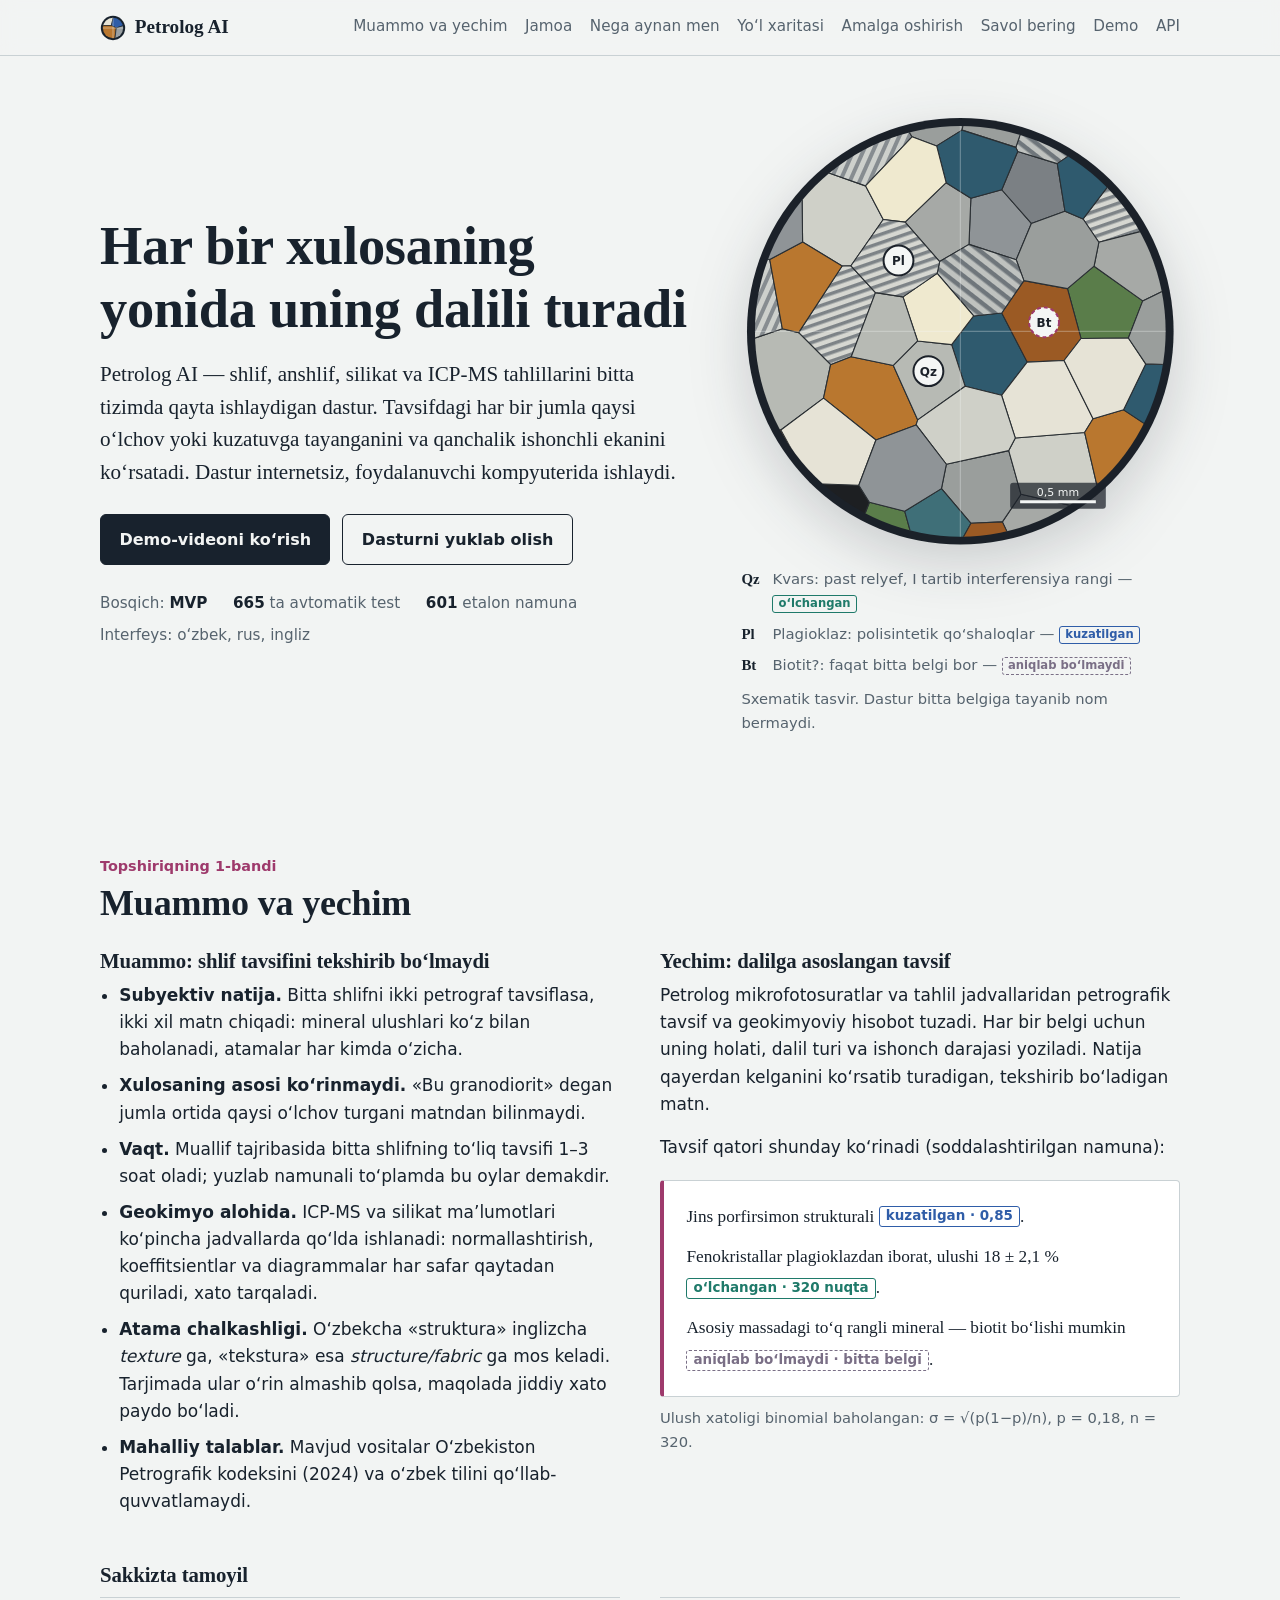
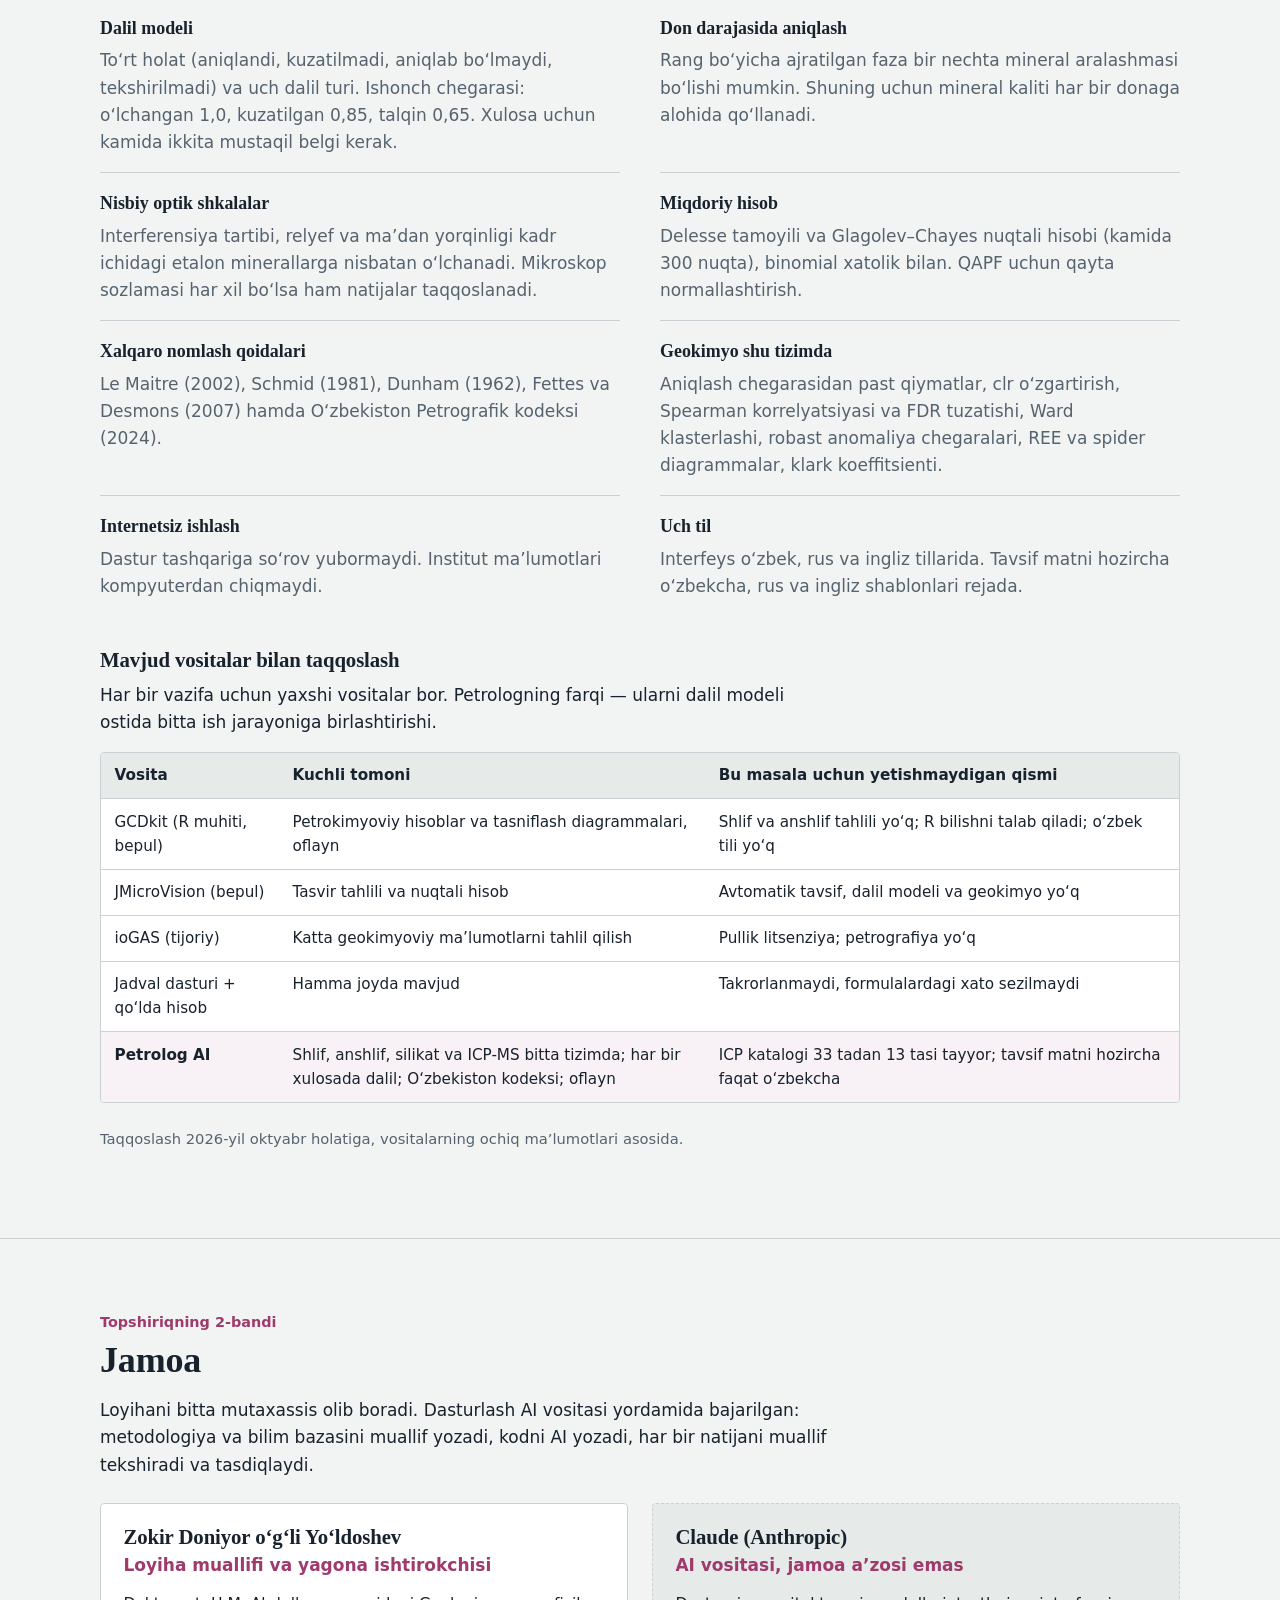
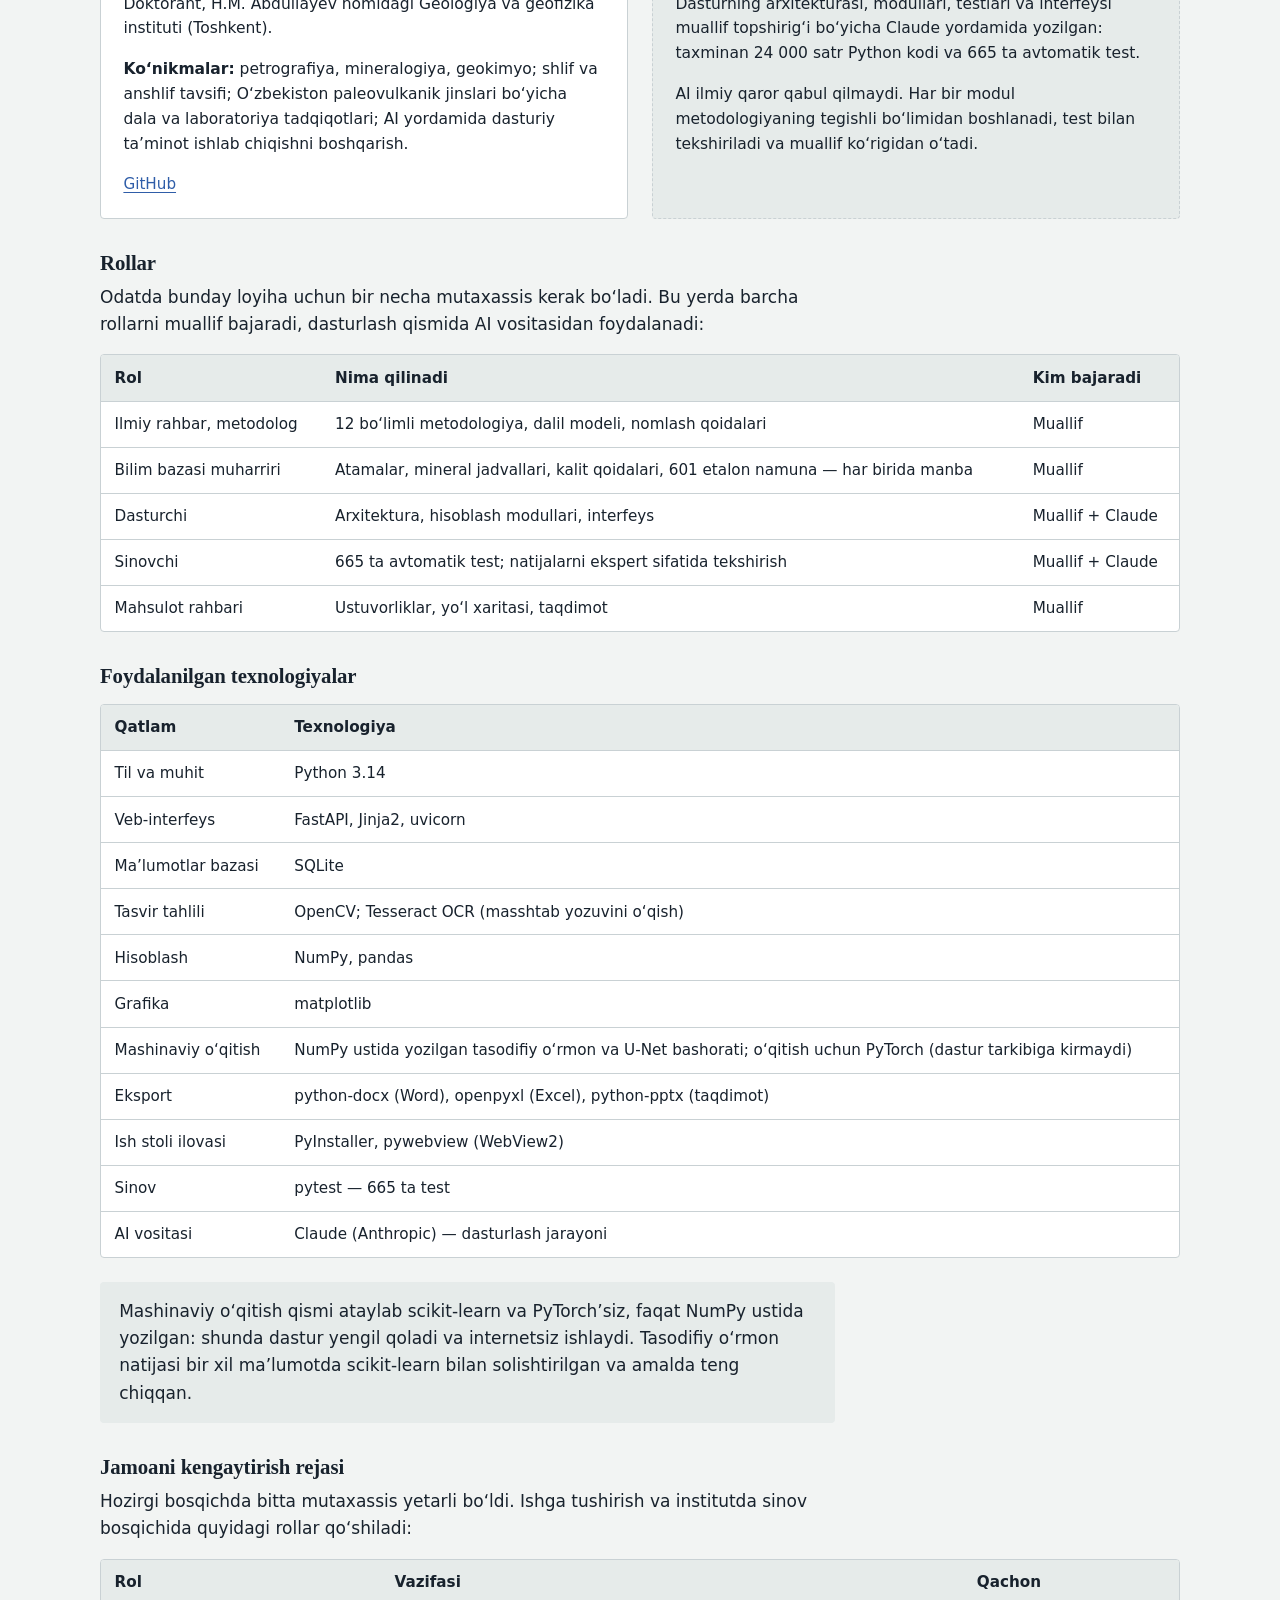
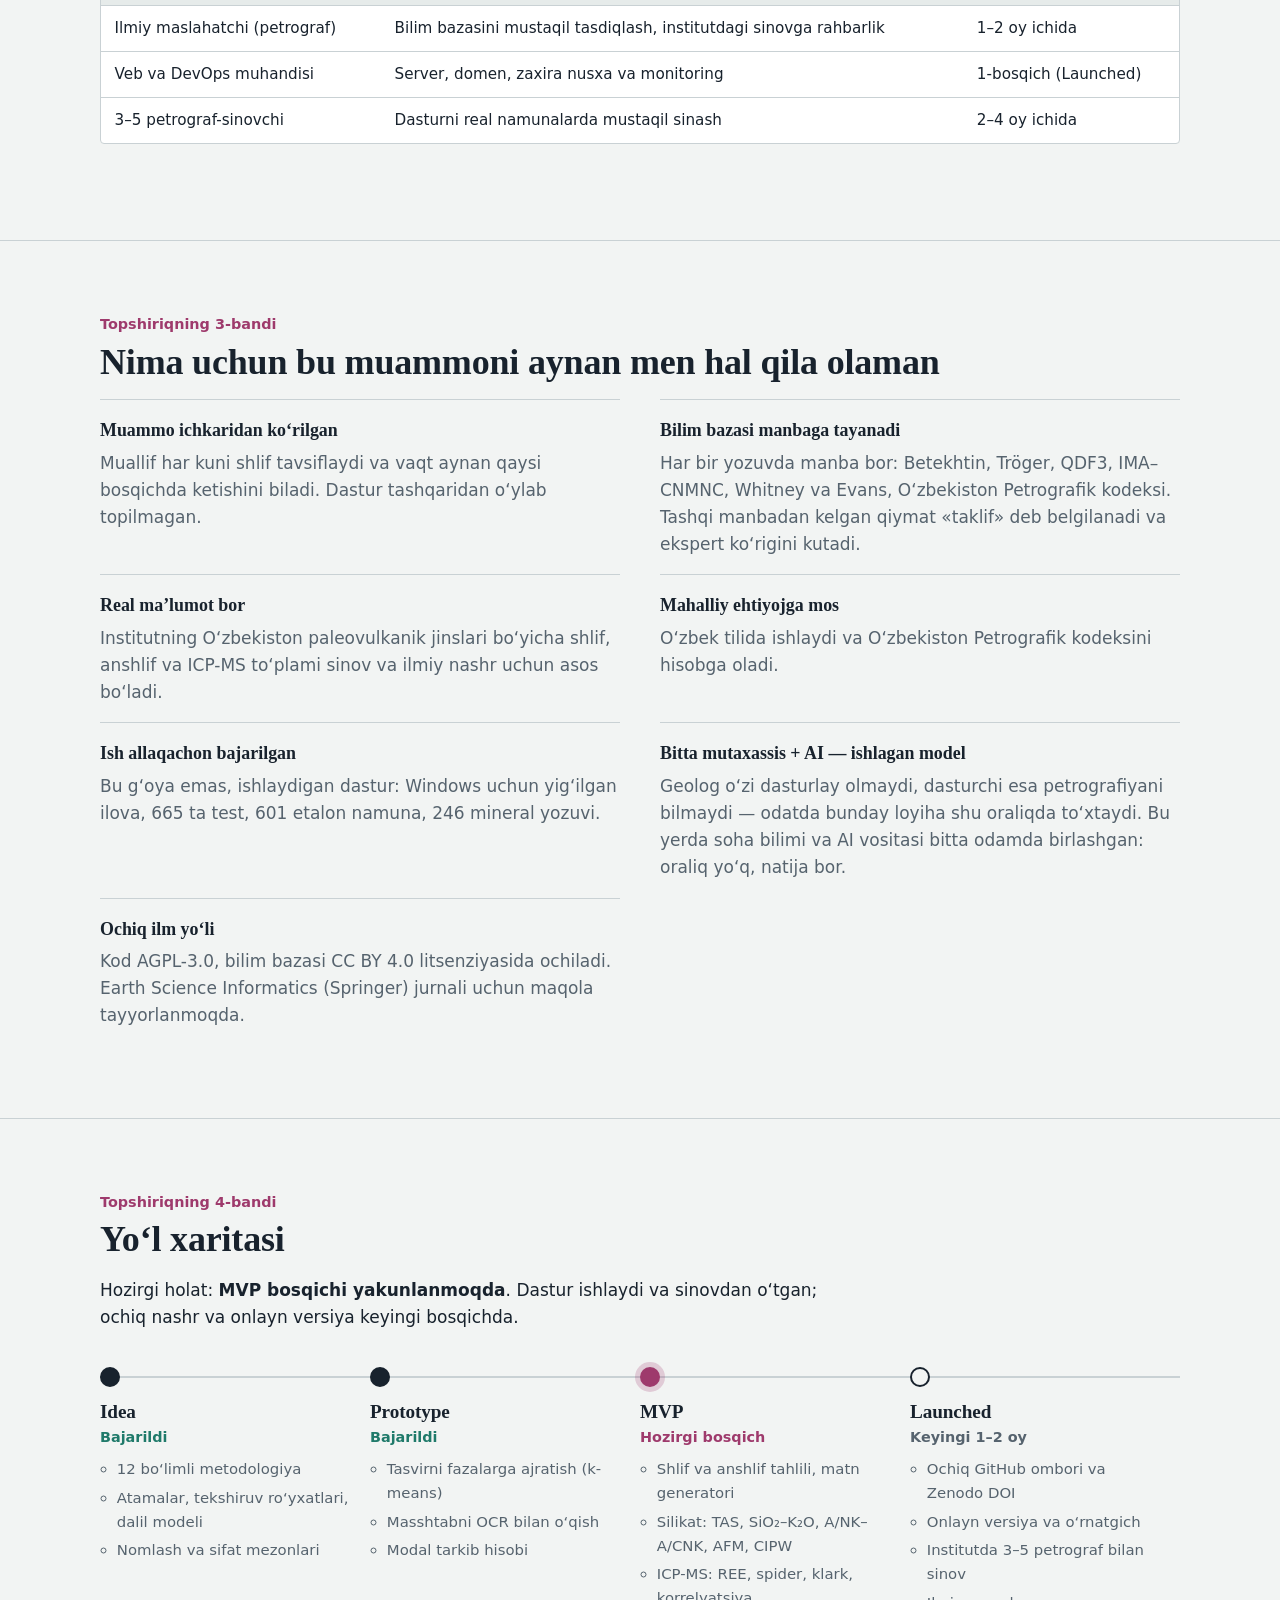
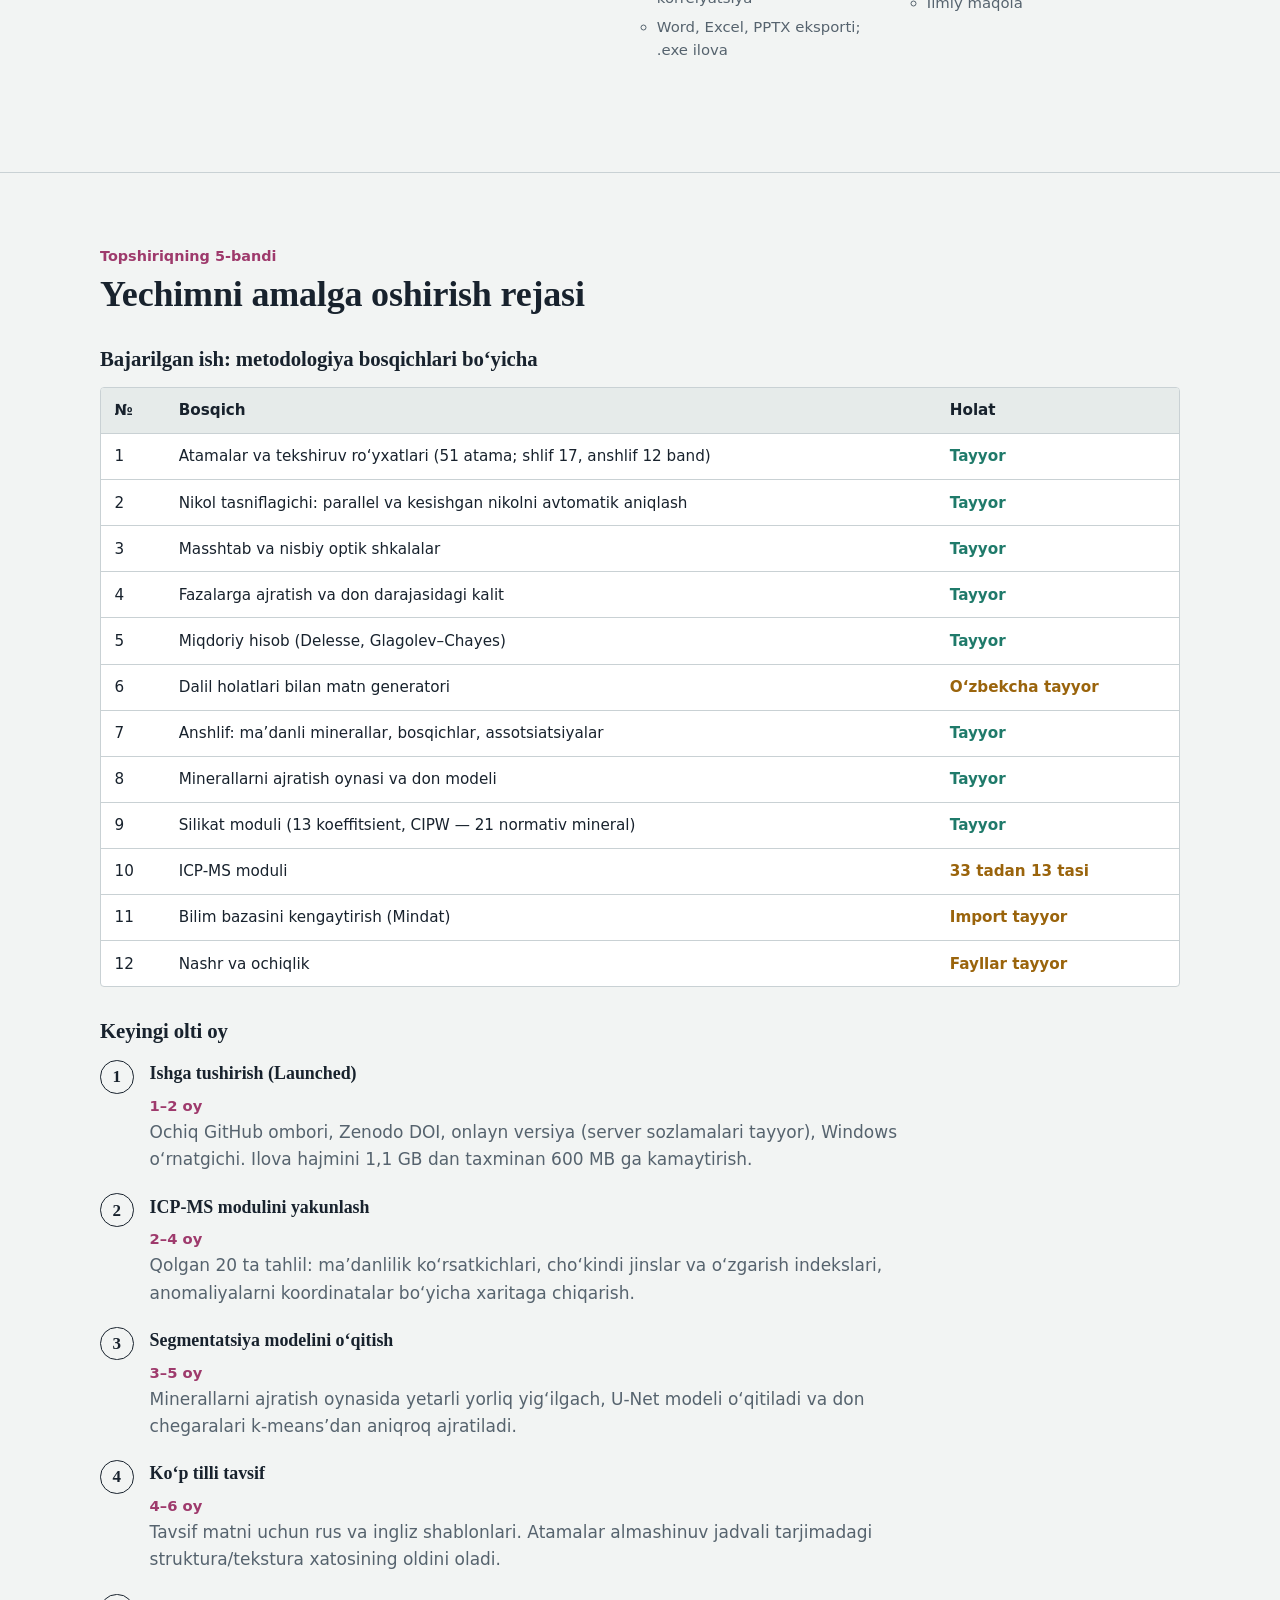
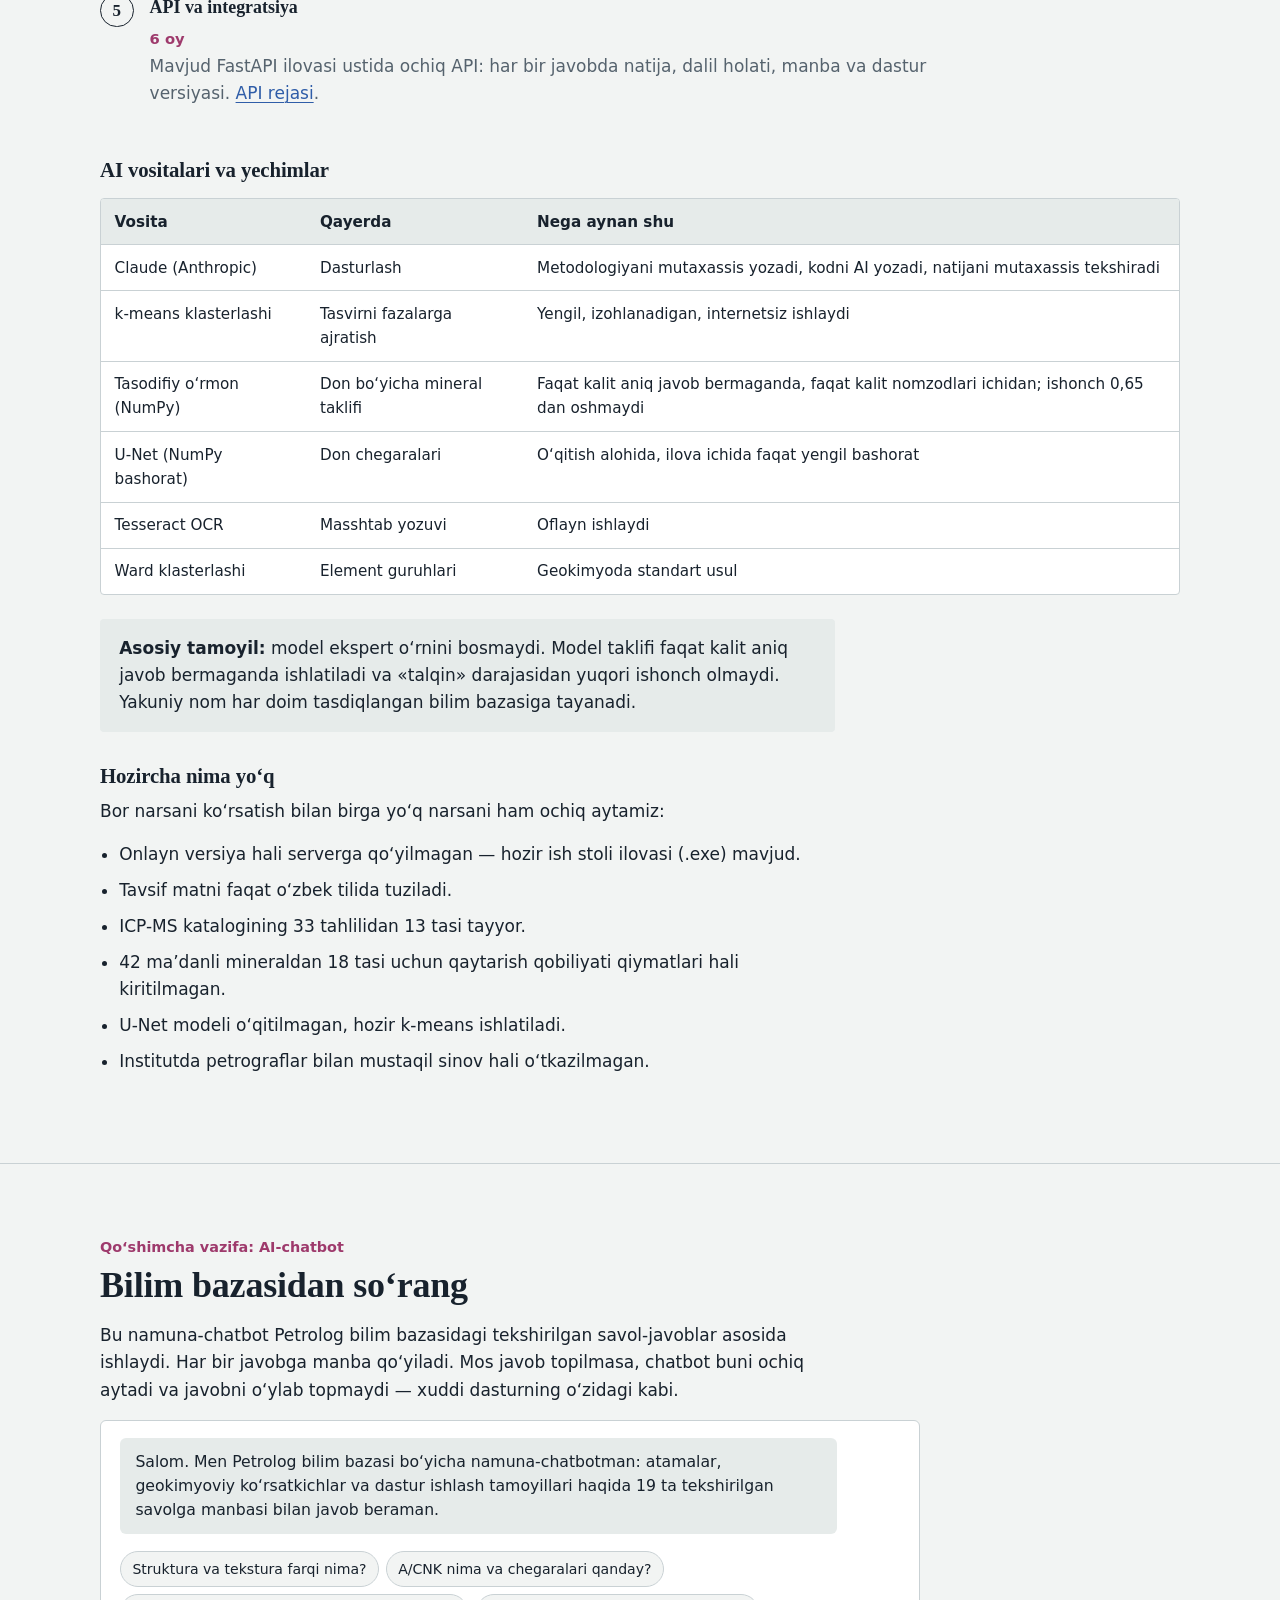
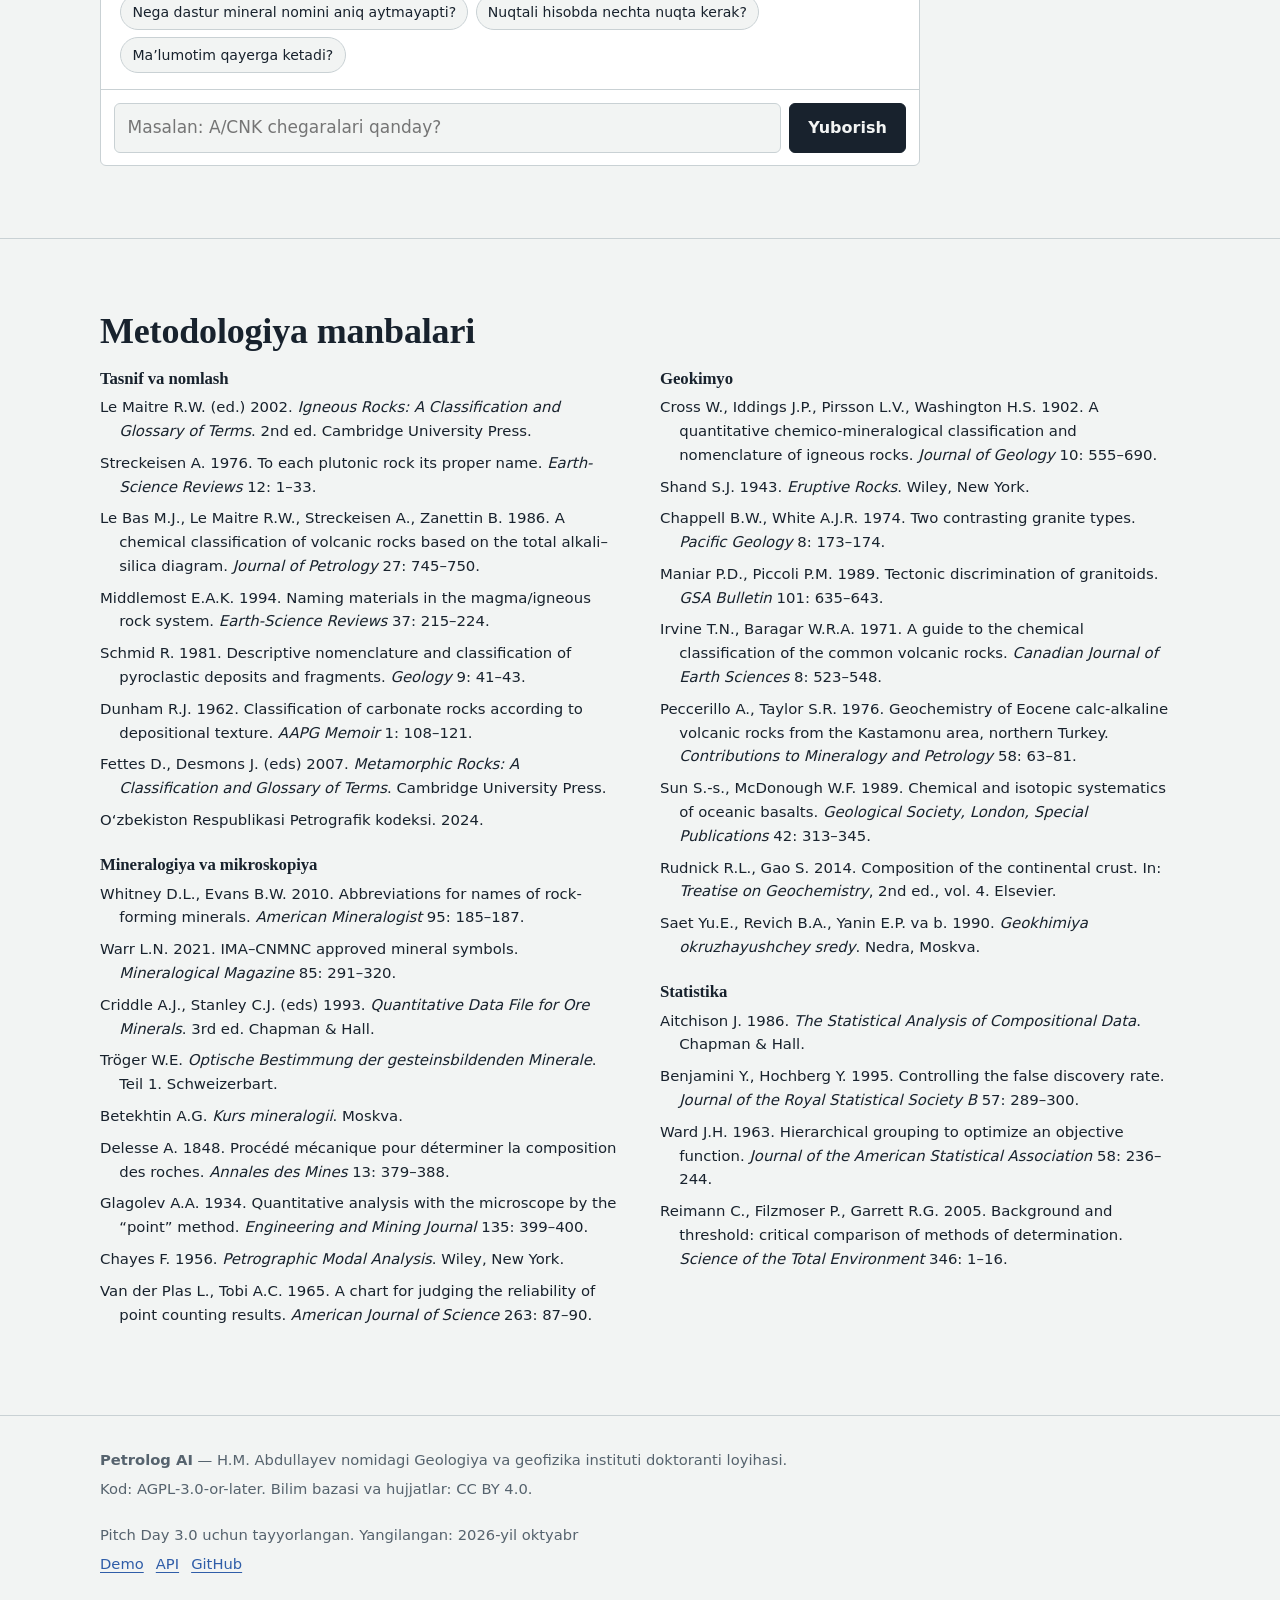
==== commit a4130a87: "Update button link for downloading the program" ====
--- a/index.html
+++ b/index.html
@@ -46,7 +46,7 @@
       <p class="lead">Petrolog AI — shlif, anshlif, silikat va ICP-MS tahlillarini bitta tizimda qayta ishlaydigan dastur. Tavsifdagi har bir jumla qaysi o‘lchov yoki kuzatuvga tayanganini va qanchalik ishonchli ekanini ko‘rsatadi. Dastur internetsiz, foydalanuvchi kompyuterida ishlaydi.</p>
       <div class="actions">
         <a class="btn primary" href="demo/">Demo-videoni ko‘rish</a>
-        <a class="btn" data-link="repo" href="#">Dastur kodi</a>
+        <a class="btn" data-link="releases" href="#">Dasturni yuklab olish</a>
       </div>
       <ul class="facts">
         <li>Bosqich: <strong>MVP</strong></li>
--- a/assets/style.css
+++ b/assets/style.css
@@ -0,0 +1,275 @@
+/* Petrolog AI — sayt uslublari
+   Ranglar mikroskopiyadan olingan: shisha-oyna foni, gips plastinkasining
+   magenta rangi (I tartib qizil), II tartib ko‘ki va dalil turlari ranglari. */
+
+:root {
+  --paper: #f2f4f3;
+  --paper-2: #e6ebea;
+  --ink: #18222d;
+  --muted: #56636e;
+  --line: #c9d1d4;
+  --tint: #9e3a6c;        /* gips plastinkasi, 530 nm */
+  --blue: #2f5da8;        /* II tartib interferensiya ko‘ki */
+  --measured: #1f7a6a;    /* o‘lchangan */
+  --observed: #2f5da8;    /* kuzatilgan */
+  --interp: #9a640c;      /* talqin */
+  --none: #7a6f86;        /* aniqlab bo‘lmaydi */
+  --card: #ffffff;
+  --serif: "Spectral", "Georgia", "Times New Roman", serif;
+  --sans: "Instrument Sans", "Segoe UI", system-ui, -apple-system, Roboto, Arial, sans-serif;
+  --mono: "Consolas", "SFMono-Regular", "Menlo", monospace;
+  --measure: 68ch;
+  --wide: 1120px;
+  color-scheme: light dark;
+}
+
+@media (prefers-color-scheme: dark) {
+  :root:not([data-theme="light"]) {
+    --paper: #141a20;
+    --paper-2: #1b232b;
+    --ink: #e5eaec;
+    --muted: #9dabb5;
+    --line: #2f3b45;
+    --tint: #d2779f;
+    --blue: #7ea3e3;
+    --measured: #5cc0aa;
+    --observed: #7ea3e3;
+    --interp: #d9a54a;
+    --none: #b3a6c4;
+    --card: #1a2128;
+  }
+}
+
+*, *::before, *::after { box-sizing: border-box; }
+[hidden] { display: none !important; }
+
+html { scroll-behavior: smooth; scroll-padding-top: 4.5rem; -webkit-text-size-adjust: 100%; }
+@media (prefers-reduced-motion: reduce) { html { scroll-behavior: auto; } }
+@media (max-width: 760px) { html { scroll-padding-top: 6.5rem; } }
+
+body {
+  margin: 0;
+  background: var(--paper);
+  color: var(--ink);
+  font-family: var(--sans);
+  font-size: 1.0625rem;
+  line-height: 1.6;
+  text-rendering: optimizeLegibility;
+}
+
+img, svg, video, iframe { max-width: 100%; }
+
+a { color: var(--blue); text-underline-offset: .18em; text-decoration-thickness: 1px; }
+a:hover { text-decoration-thickness: 2px; }
+:focus-visible { outline: 3px solid var(--tint); outline-offset: 3px; border-radius: 2px; }
+
+.skip { position: absolute; left: -999px; top: .5rem; background: var(--ink); color: var(--paper); padding: .5rem .8rem; z-index: 99; }
+.skip:focus { left: .5rem; }
+
+/* ---------- Sarlavha paneli ---------- */
+.topbar {
+  position: sticky; top: 0; z-index: 20;
+  background: color-mix(in srgb, var(--paper) 92%, transparent);
+  backdrop-filter: blur(8px);
+  border-bottom: 1px solid var(--line);
+}
+.topbar .in {
+  max-width: var(--wide); margin: 0 auto; padding: .7rem 1.25rem;
+  display: flex; align-items: center; gap: 1.25rem;
+}
+.brand { display: flex; align-items: center; gap: .55rem; color: var(--ink); text-decoration: none; font-family: var(--serif); font-weight: 600; font-size: 1.2rem; white-space: nowrap; }
+.brand svg { width: 26px; height: 26px; }
+.nav { display: flex; gap: 1.1rem; margin-left: auto; overflow-x: auto; scrollbar-width: none; }
+.nav::-webkit-scrollbar { display: none; }
+.nav a { color: var(--muted); text-decoration: none; font-size: .95rem; white-space: nowrap; padding: .2rem 0; border-bottom: 2px solid transparent; }
+.nav a:hover, .nav a[aria-current="page"] { color: var(--ink); border-bottom-color: var(--tint); }
+
+@media (max-width: 760px) {
+  .topbar .in { flex-wrap: wrap; gap: .4rem 1rem; padding: .55rem 1rem; }
+  .nav { width: 100%; margin-left: 0; gap: 1rem; padding-bottom: .15rem; }
+}
+
+/* ---------- Umumiy tuzilma ---------- */
+main { display: block; }
+.wrap { max-width: var(--wide); margin: 0 auto; padding: 0 1.25rem; }
+.prose { max-width: var(--measure); }
+
+section.block { padding: 4.5rem 0 1.5rem; }
+section.block + section.block { border-top: 1px solid var(--line); margin-top: 3rem; }
+
+h1, h2, h3 { font-family: var(--serif); line-height: 1.15; font-weight: 600; letter-spacing: -.005em; }
+h1 { font-size: clamp(2.1rem, 4.6vw, 3.4rem); margin: 0 0 1.1rem; }
+h2 { font-size: clamp(1.65rem, 3vw, 2.25rem); margin: 0 0 1rem; }
+h3 { font-size: 1.3rem; margin: 2rem 0 .6rem; }
+p { margin: 0 0 1rem; }
+.lead { font-family: var(--serif); font-size: clamp(1.15rem, 1.8vw, 1.32rem); line-height: 1.55; color: var(--ink); }
+.muted { color: var(--muted); }
+.small { font-size: .92rem; }
+
+/* Talab raqami: hakam bo‘limni topshiriq bandiga moslab topishi uchun */
+.req { display: block; font-family: var(--sans); font-size: .9rem; font-weight: 600; color: var(--tint); margin-bottom: .35rem; }
+
+/* ---------- Bosh qism ---------- */
+.hero { padding: 3.5rem 0 2rem; }
+.hero .grid { display: grid; grid-template-columns: minmax(0, 1.15fr) minmax(0, .85fr); gap: 3rem; align-items: center; }
+.hero .facts { display: flex; flex-wrap: wrap; gap: .5rem 1.6rem; margin: 1.6rem 0 0; padding: 0; list-style: none; font-size: .95rem; color: var(--muted); }
+.hero .facts strong { color: var(--ink); font-weight: 600; }
+.actions { display: flex; flex-wrap: wrap; gap: .75rem; margin-top: 1.6rem; }
+.btn { display: inline-block; padding: .72rem 1.15rem; border-radius: 6px; text-decoration: none; font-weight: 600; font-size: 1rem; border: 1.5px solid var(--ink); color: var(--ink); background: transparent; cursor: pointer; font-family: var(--sans); }
+.btn.primary { background: var(--ink); color: var(--paper); }
+.btn:hover { background: var(--paper-2); }
+.btn.primary:hover { background: color-mix(in srgb, var(--ink) 85%, var(--tint)); }
+
+.scope figure { margin: 0; }
+.eyepiece { width: 100%; height: auto; display: block; filter: drop-shadow(0 18px 28px rgba(20, 30, 40, .18)); }
+.eyepiece text { font-family: var(--sans); }
+.scope figcaption { margin-top: 1.1rem; }
+.scope dl { margin: 0; display: grid; grid-template-columns: auto 1fr; gap: .45rem .8rem; font-size: .93rem; }
+.scope dt { font-weight: 700; font-family: var(--serif); }
+.scope dd { margin: 0; color: var(--muted); }
+
+@media (max-width: 860px) {
+  .hero .grid { grid-template-columns: 1fr; gap: 2rem; }
+  .scope { max-width: 420px; }
+}
+
+/* ---------- Dalil belgilari ---------- */
+.ev { display: inline-block; font-family: var(--sans); font-size: .78em; font-weight: 600; line-height: 1.3; padding: .05em .45em; border-radius: 3px; border: 1px solid currentColor; white-space: nowrap; vertical-align: .08em; }
+.ev.m { color: var(--measured); }
+.ev.o { color: var(--observed); }
+.ev.t { color: var(--interp); }
+.ev.n { color: var(--none); border-style: dashed; }
+
+.sample {
+  font-family: var(--serif); font-size: 1.08rem; line-height: 1.85;
+  background: var(--card); border: 1px solid var(--line); border-left: 4px solid var(--tint);
+  padding: 1.2rem 1.4rem; border-radius: 4px; margin: 1.2rem 0 .6rem;
+}
+.sample p { margin: 0 0 .5rem; }
+.sample p:last-child { margin: 0; }
+
+/* ---------- Ikki ustun: muammo va yechim ---------- */
+.split { display: grid; grid-template-columns: 1fr 1fr; gap: 2.5rem; }
+@media (max-width: 860px) { .split { grid-template-columns: 1fr; gap: 1rem; } }
+.split h3 { margin-top: .5rem; }
+
+ul.plain, ol.plain { padding-left: 1.2rem; margin: 0 0 1rem; }
+ul.plain li, ol.plain li { margin-bottom: .55rem; }
+
+.principles { display: grid; grid-template-columns: repeat(2, minmax(0, 1fr)); gap: 0 2.5rem; margin: 0; }
+.principles div { padding: 1rem 0; border-top: 1px solid var(--line); }
+.principles dt { font-family: var(--serif); font-weight: 600; font-size: 1.12rem; margin-bottom: .3rem; }
+.principles dd { margin: 0; color: var(--muted); }
+@media (max-width: 760px) { .principles { grid-template-columns: 1fr; } }
+
+.note { background: var(--paper-2); padding: 1rem 1.2rem; border-radius: 4px; margin: 1.2rem 0; max-width: var(--measure); }
+.note p:last-child { margin: 0; }
+
+/* ---------- Jadvallar ---------- */
+.table-wrap { overflow-x: auto; margin: 1rem 0 1.5rem; border: 1px solid var(--line); border-radius: 4px; background: var(--card); }
+table { border-collapse: collapse; width: 100%; font-size: .95rem; }
+th, td { text-align: left; vertical-align: top; padding: .65rem .85rem; border-bottom: 1px solid var(--line); }
+th { font-weight: 600; background: var(--paper-2); white-space: nowrap; }
+tr:last-child td { border-bottom: 0; }
+td.st { white-space: nowrap; }
+.ok { color: var(--measured); font-weight: 600; }
+.part { color: var(--interp); font-weight: 600; }
+.no { color: var(--none); font-weight: 600; }
+tr.ours td { background: color-mix(in srgb, var(--tint) 7%, var(--card)); }
+
+/* ---------- Jamoa ---------- */
+.people { display: grid; grid-template-columns: repeat(2, minmax(0, 1fr)); gap: 1.5rem; margin: 1.5rem 0; }
+@media (max-width: 760px) { .people { grid-template-columns: 1fr; } }
+.person { background: var(--card); border: 1px solid var(--line); border-radius: 4px; padding: 1.3rem 1.4rem; }
+.person h3 { margin: 0 0 .2rem; }
+.person .role { color: var(--tint); font-weight: 600; margin-bottom: .8rem; }
+.person p { font-size: .97rem; }
+.person.tool { background: var(--paper-2); border-style: dashed; }
+.person .links { display: flex; flex-wrap: wrap; gap: .4rem 1rem; font-size: .95rem; }
+
+/* ---------- Yo‘l xaritasi ---------- */
+.road { list-style: none; padding: 0; margin: 2rem 0; display: grid; grid-template-columns: repeat(4, minmax(0, 1fr)); position: relative; }
+.road::before { content: ""; position: absolute; left: 0; right: 0; top: 13px; height: 2px; background: var(--line); }
+.road li { position: relative; padding: 2.4rem 1rem 0 0; }
+.road .dot { position: absolute; top: 4px; left: 0; width: 20px; height: 20px; border-radius: 50%; border: 2px solid var(--ink); background: var(--paper); }
+.road .done .dot { background: var(--ink); }
+.road .now .dot { background: var(--tint); border-color: var(--tint); box-shadow: 0 0 0 5px color-mix(in srgb, var(--tint) 22%, transparent); }
+.road h3 { margin: 0 0 .15rem; font-size: 1.2rem; }
+.road .state { font-size: .9rem; font-weight: 600; margin-bottom: .6rem; display: block; }
+.road .done .state { color: var(--measured); }
+.road .now .state { color: var(--tint); }
+.road .next .state { color: var(--muted); }
+.road ul { padding-left: 1.05rem; margin: 0; font-size: .93rem; color: var(--muted); }
+.road ul li { padding: 0; margin-bottom: .3rem; }
+@media (max-width: 860px) {
+  .road { grid-template-columns: 1fr; }
+  .road::before { left: 9px; right: auto; top: 0; bottom: 0; width: 2px; height: auto; }
+  .road li { padding: 0 0 1.6rem 2.4rem; }
+}
+
+/* ---------- Bosqichlar ---------- */
+.phases { counter-reset: ph; list-style: none; padding: 0; margin: 1rem 0; max-width: 860px; }
+.phases li { counter-increment: ph; position: relative; padding: 0 0 1.2rem 3.1rem; }
+.phases li::before { content: counter(ph); position: absolute; left: 0; top: .05rem; width: 2.1rem; height: 2.1rem; border-radius: 50%; border: 1.5px solid var(--ink); display: grid; place-items: center; font-family: var(--serif); font-weight: 600; }
+.phases h4 { font-family: var(--serif); font-size: 1.12rem; margin: 0 0 .25rem; }
+.phases .when { color: var(--tint); font-weight: 600; font-size: .92rem; }
+.phases p { margin: 0; color: var(--muted); }
+
+/* ---------- Chatbot ---------- */
+.chat { background: var(--card); border: 1px solid var(--line); border-radius: 6px; max-width: 820px; overflow: hidden; }
+.chat-log { padding: 1.1rem 1.2rem; max-height: 460px; overflow-y: auto; display: flex; flex-direction: column; gap: .9rem; }
+.msg { max-width: 92%; padding: .7rem .95rem; border-radius: 6px; line-height: 1.55; font-size: .98rem; }
+.msg.user { align-self: flex-end; background: var(--ink); color: var(--paper); }
+.msg.bot { align-self: flex-start; background: var(--paper-2); }
+.msg.bot .src { display: block; margin-top: .55rem; font-size: .85rem; color: var(--muted); }
+.msg.bot p { margin: 0 0 .5rem; }
+.msg.bot p:last-of-type { margin-bottom: 0; }
+.chips { display: flex; flex-wrap: wrap; gap: .45rem; padding: 0 1.2rem 1rem; }
+.chip { font: inherit; font-size: .88rem; padding: .35rem .7rem; border-radius: 999px; border: 1px solid var(--line); background: var(--paper); color: var(--ink); cursor: pointer; }
+.chip:hover { border-color: var(--ink); }
+.chat-form { display: flex; gap: .5rem; border-top: 1px solid var(--line); padding: .8rem; }
+.chat-form input { flex: 1; min-width: 0; font: inherit; padding: .65rem .8rem; border: 1px solid var(--line); border-radius: 6px; background: var(--paper); color: var(--ink); }
+.chat-form button { flex: none; }
+
+/* ---------- Demo sahifasi ---------- */
+.video { position: relative; aspect-ratio: 16 / 9; background: #1b2129; border-radius: 6px; overflow: hidden; margin: 1rem 0 .6rem; max-width: 960px; }
+.video iframe { position: absolute; inset: 0; width: 100%; height: 100%; border: 0; }
+.video .empty { position: absolute; inset: 0; display: grid; place-items: center; text-align: center; color: #dfe5e8; padding: 1.5rem; }
+.chapters { list-style: none; padding: 0; margin: 1rem 0; max-width: var(--measure); }
+.chapters li { display: grid; grid-template-columns: 4.2rem 1fr; gap: .8rem; padding: .45rem 0; border-bottom: 1px solid var(--line); }
+.chapters time { font-variant-numeric: tabular-nums; font-weight: 600; color: var(--tint); }
+.downloads { display: grid; grid-template-columns: repeat(3, minmax(0, 1fr)); gap: 1.2rem; margin: 1.4rem 0; }
+@media (max-width: 860px) { .downloads { grid-template-columns: 1fr; } }
+.dl { background: var(--card); border: 1px solid var(--line); border-radius: 4px; padding: 1.2rem 1.3rem; display: flex; flex-direction: column; }
+.dl h3 { margin: 0 0 .4rem; font-size: 1.15rem; }
+.dl p { font-size: .95rem; color: var(--muted); }
+.dl .btn { margin-top: auto; align-self: flex-start; }
+.status { display: inline-block; font-size: .85rem; font-weight: 600; margin-bottom: .5rem; }
+.gallery { display: grid; grid-template-columns: repeat(auto-fill, minmax(260px, 1fr)); gap: 1rem; margin: 1rem 0; }
+.gallery figure { margin: 0; }
+.gallery img { width: 100%; height: auto; border: 1px solid var(--line); border-radius: 4px; display: block; }
+.gallery figcaption { font-size: .9rem; color: var(--muted); margin-top: .35rem; }
+
+/* ---------- API sahifasi ---------- */
+pre { background: #1b2129; color: #e2e8eb; padding: 1rem 1.1rem; border-radius: 6px; overflow-x: auto; font-family: var(--mono); font-size: .86rem; line-height: 1.55; max-width: 900px; }
+code { font-family: var(--mono); font-size: .9em; }
+:not(pre) > code { background: var(--paper-2); padding: .08em .35em; border-radius: 3px; }
+.method { font-family: var(--mono); font-weight: 700; }
+.method.post { color: var(--measured); }
+.method.get { color: var(--observed); }
+
+/* ---------- Manbalar ---------- */
+.refs { columns: 2 360px; column-gap: 2.5rem; font-size: .93rem; }
+.refs h3 { break-after: avoid; font-size: 1.05rem; margin: 0 0 .5rem; }
+.refs ul { list-style: none; padding: 0; margin: 0 0 1.4rem; }
+.refs li { margin-bottom: .5rem; padding-left: 1.2rem; text-indent: -1.2rem; break-inside: avoid; }
+
+/* ---------- Pastki qism ---------- */
+.foot { border-top: 1px solid var(--line); margin-top: 4rem; padding: 2rem 0 3rem; font-size: .92rem; color: var(--muted); }
+.foot .in { display: flex; flex-wrap: wrap; gap: 1rem 3rem; justify-content: space-between; }
+.foot p { margin: 0 0 .35rem; }
+
+@media print {
+  .topbar, .chat-form, .chips, .actions { display: none; }
+  body { background: #fff; color: #000; }
+}
